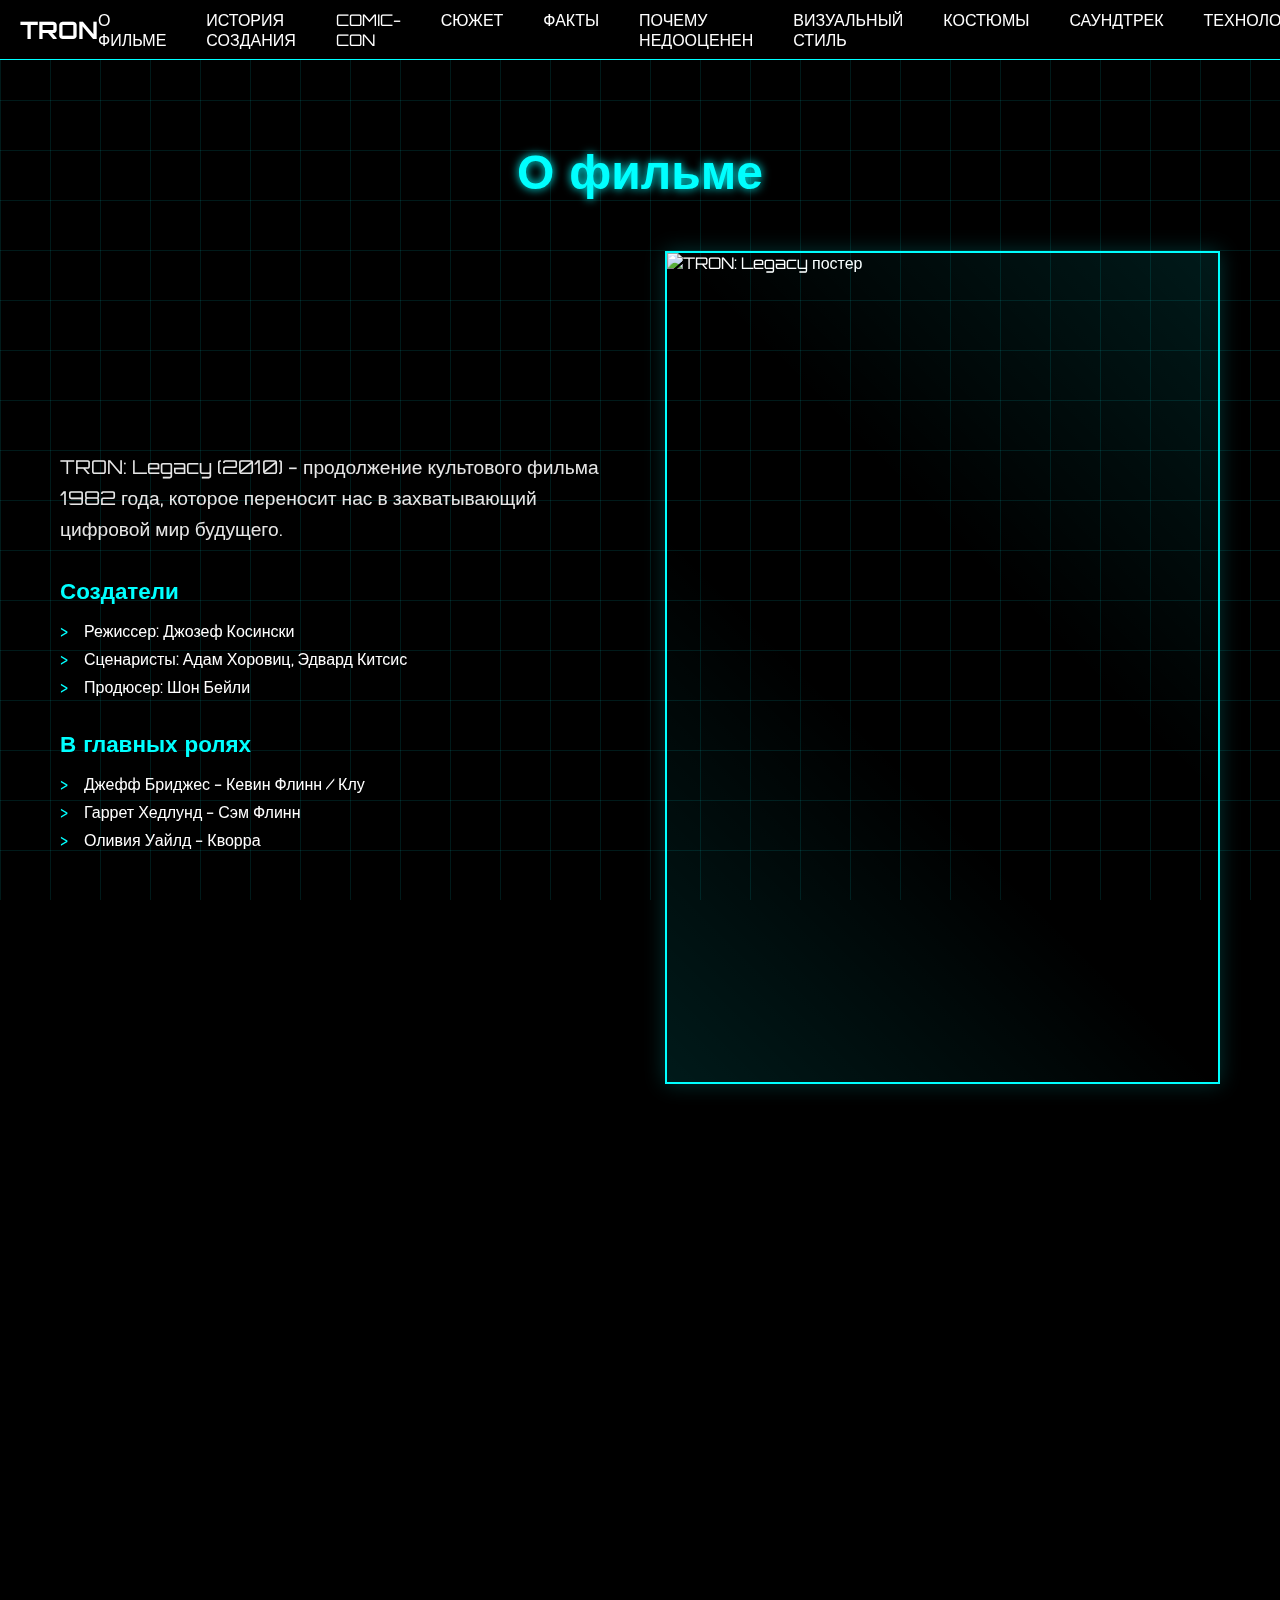
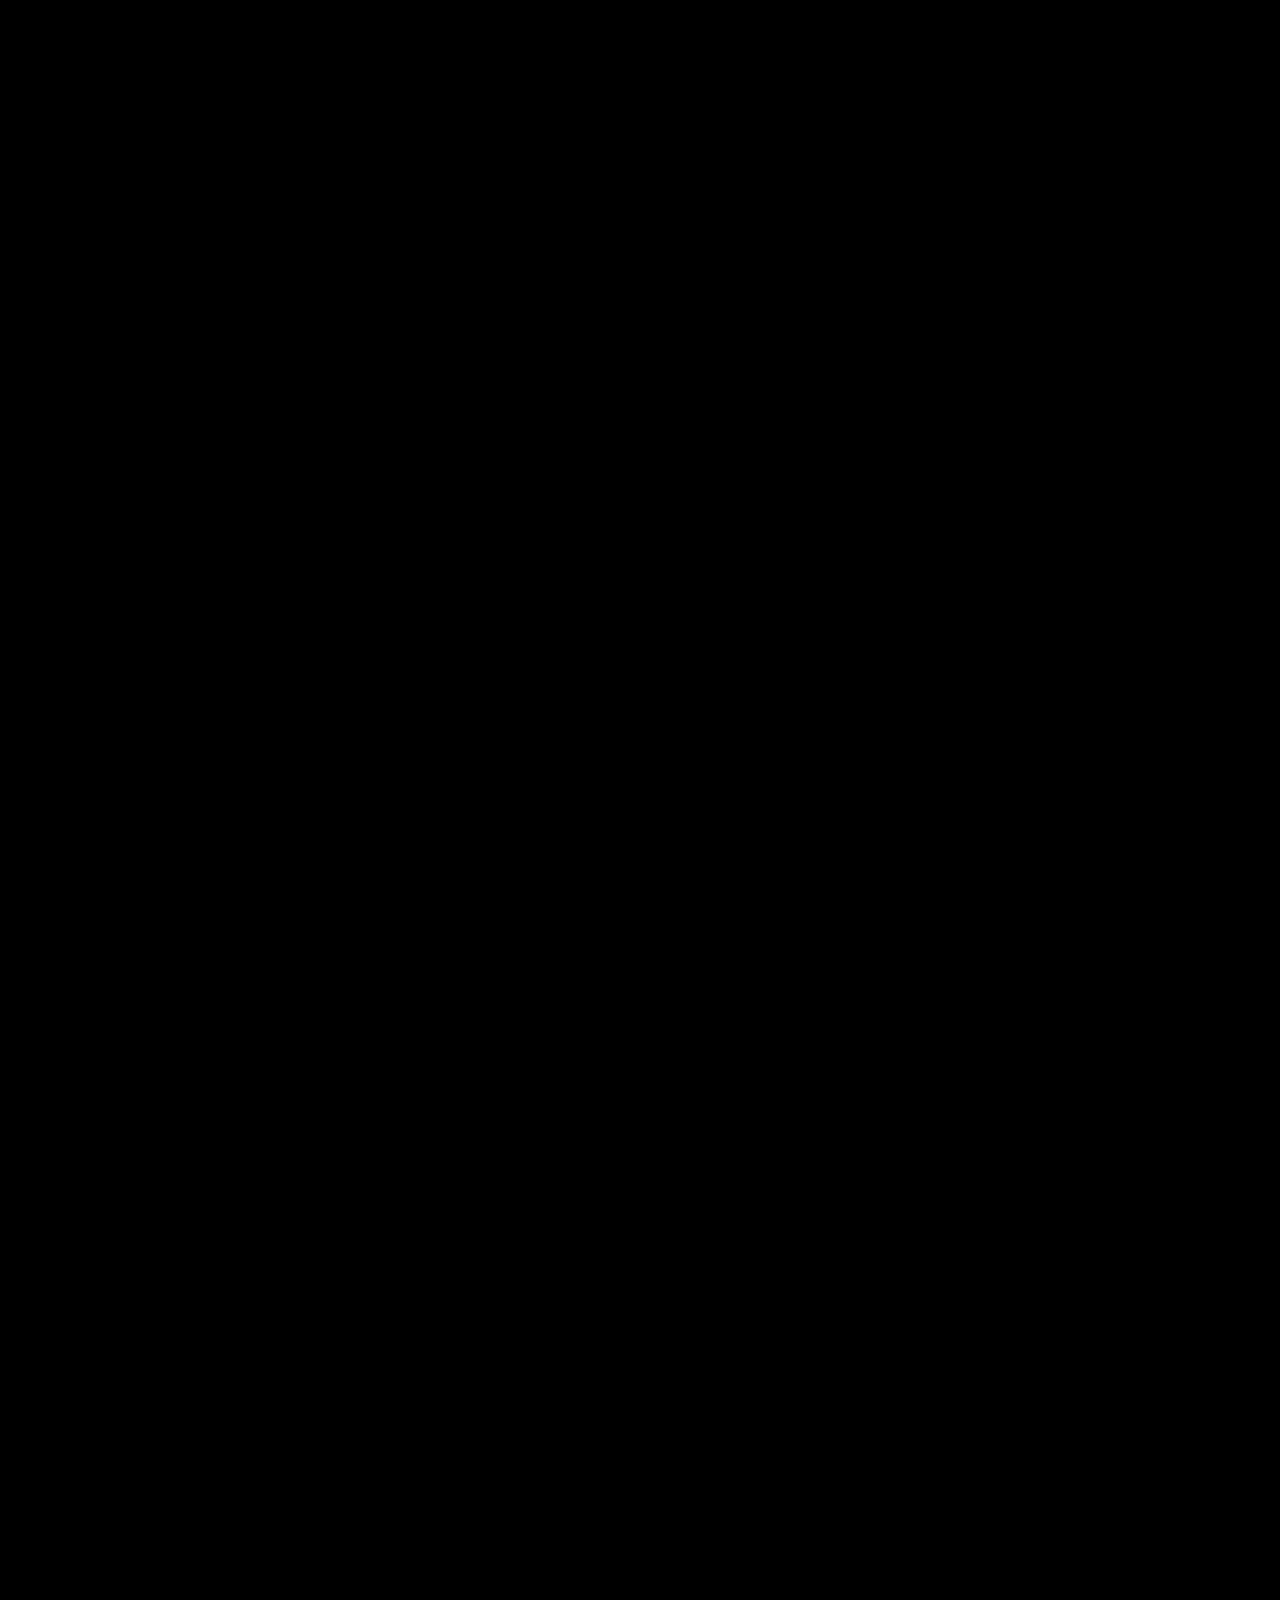
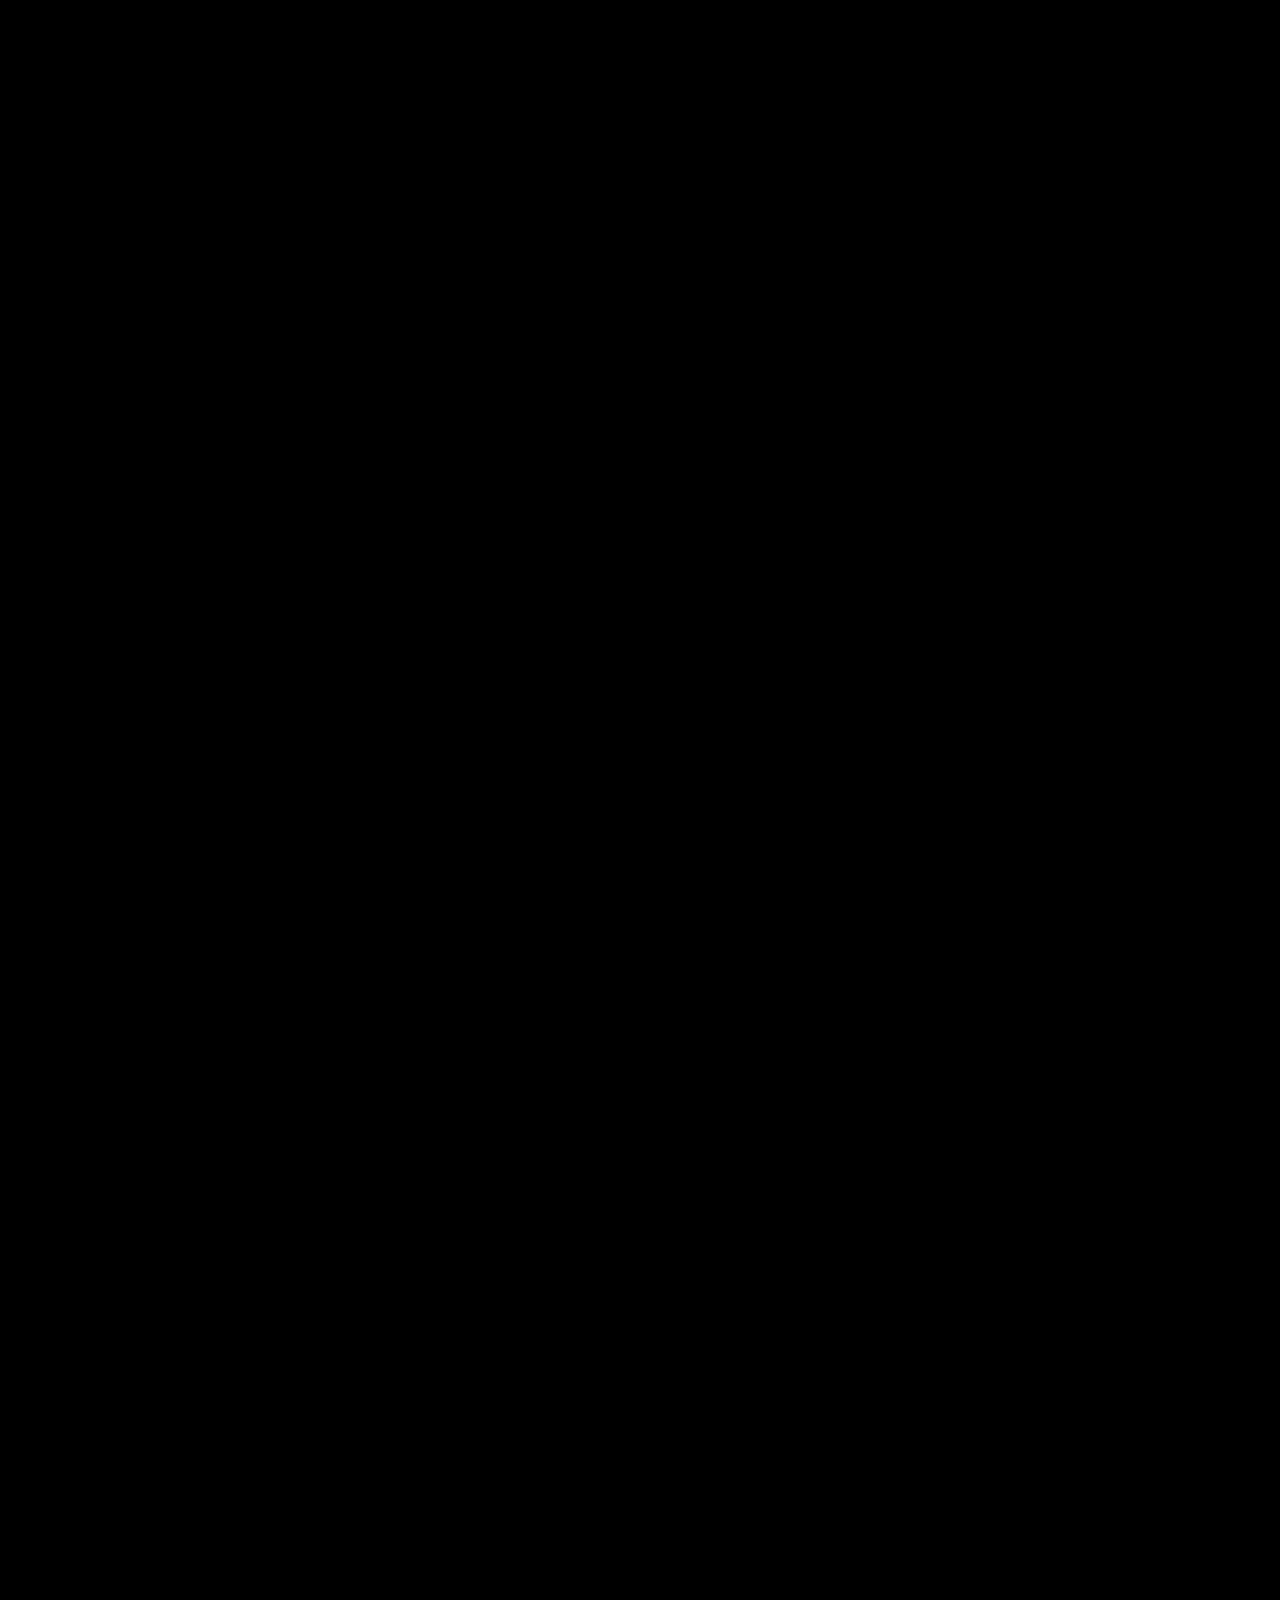
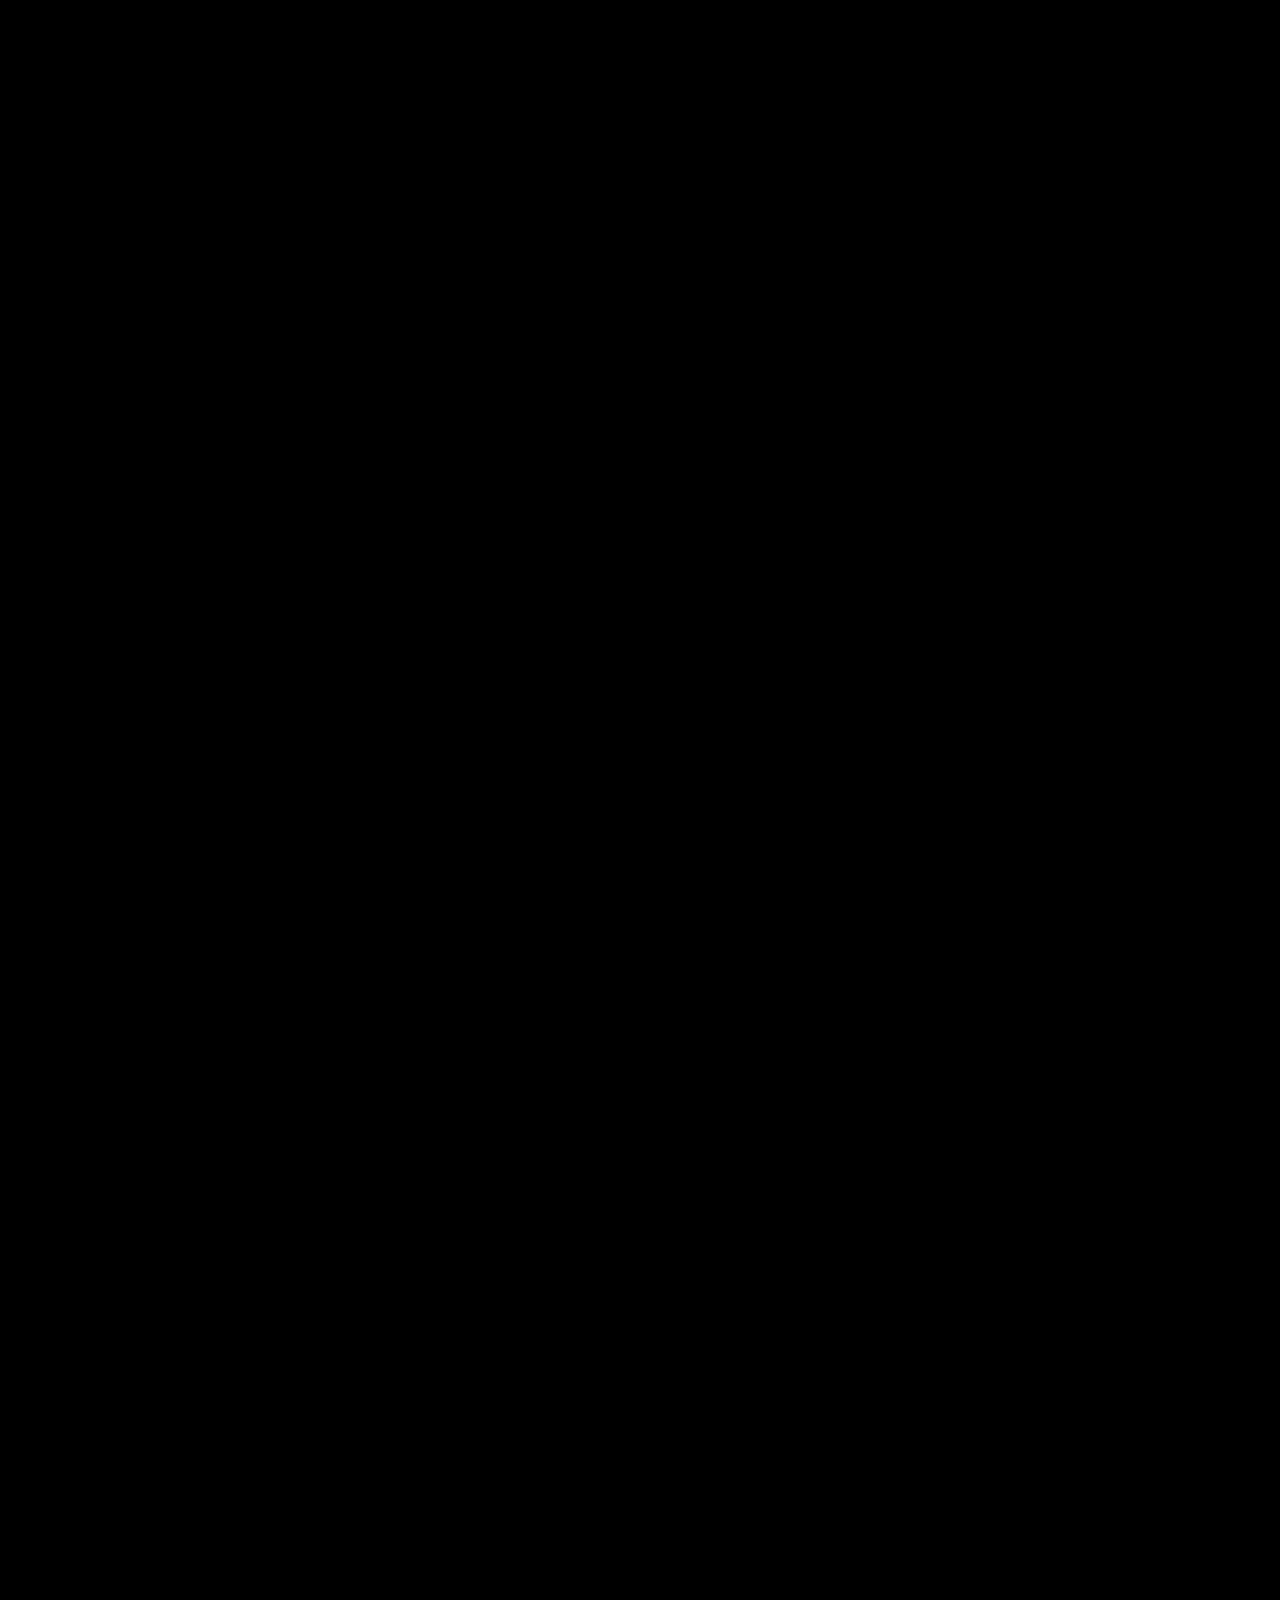
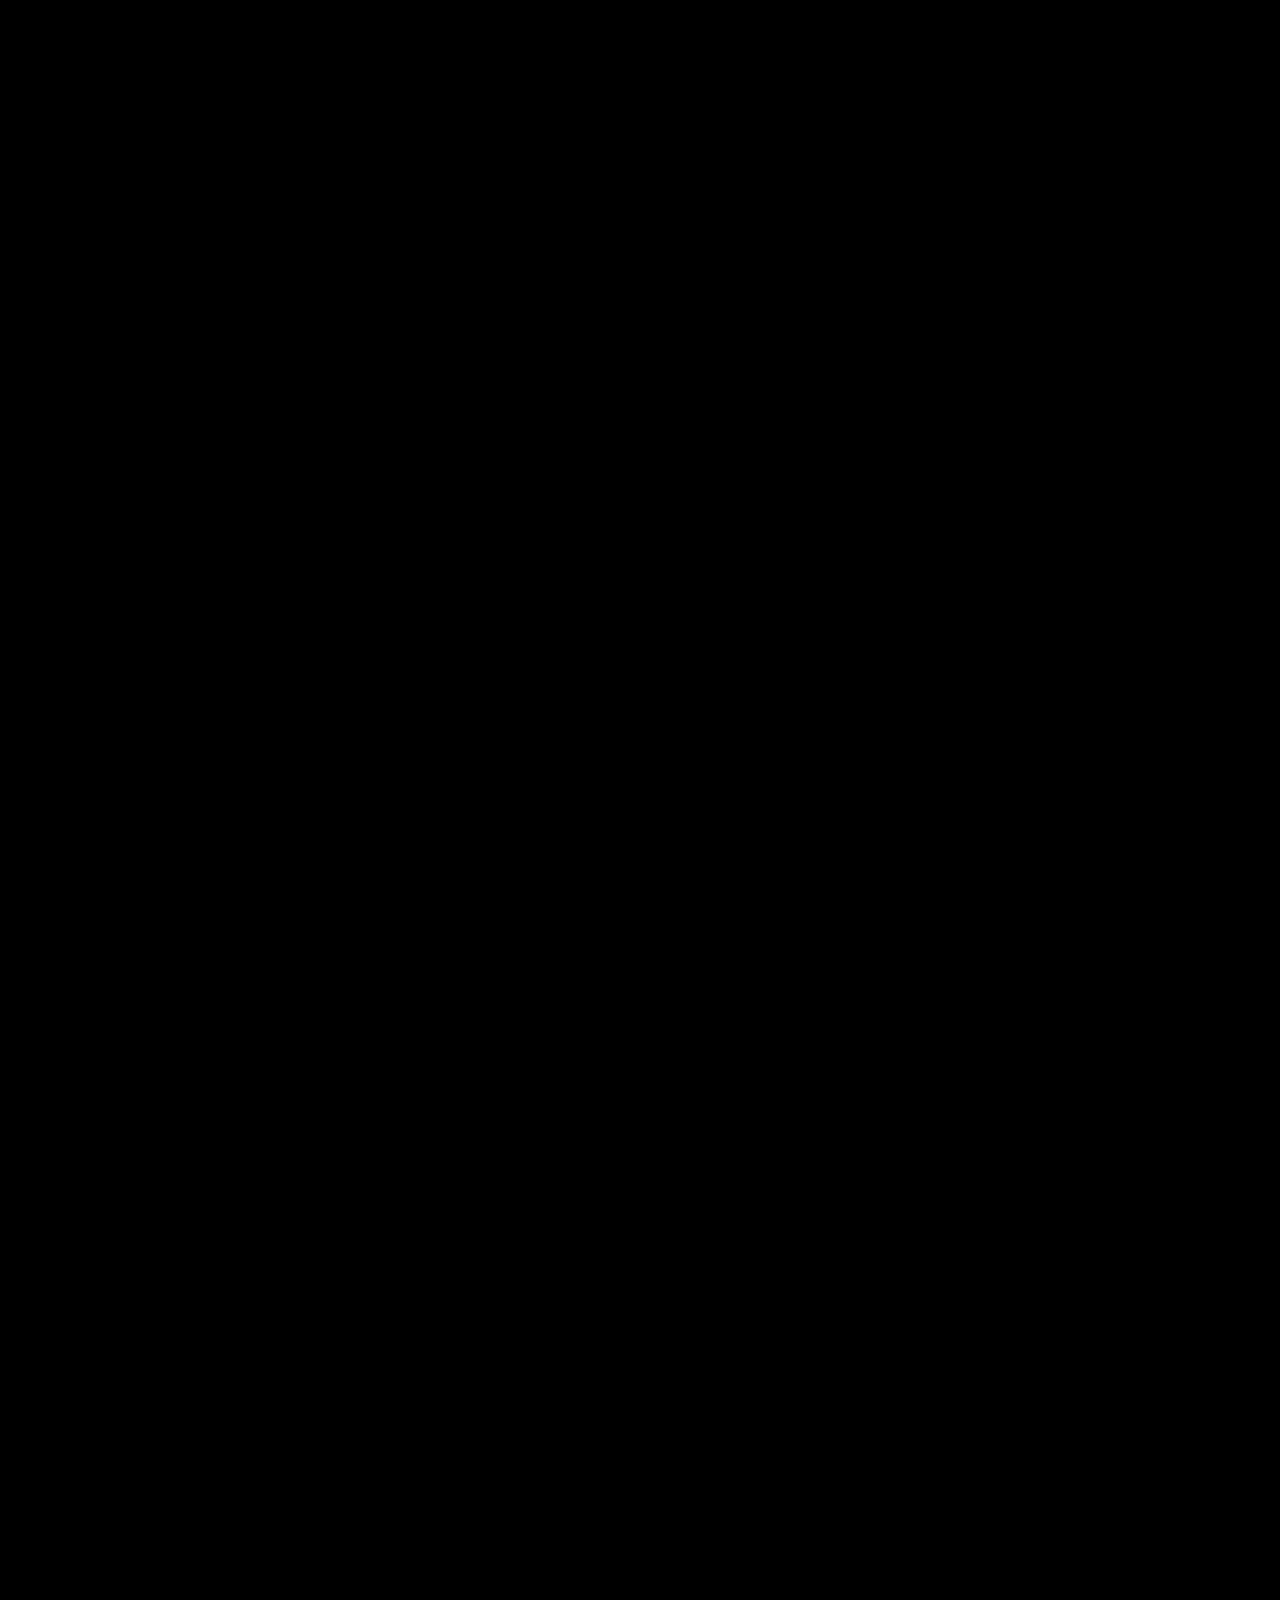
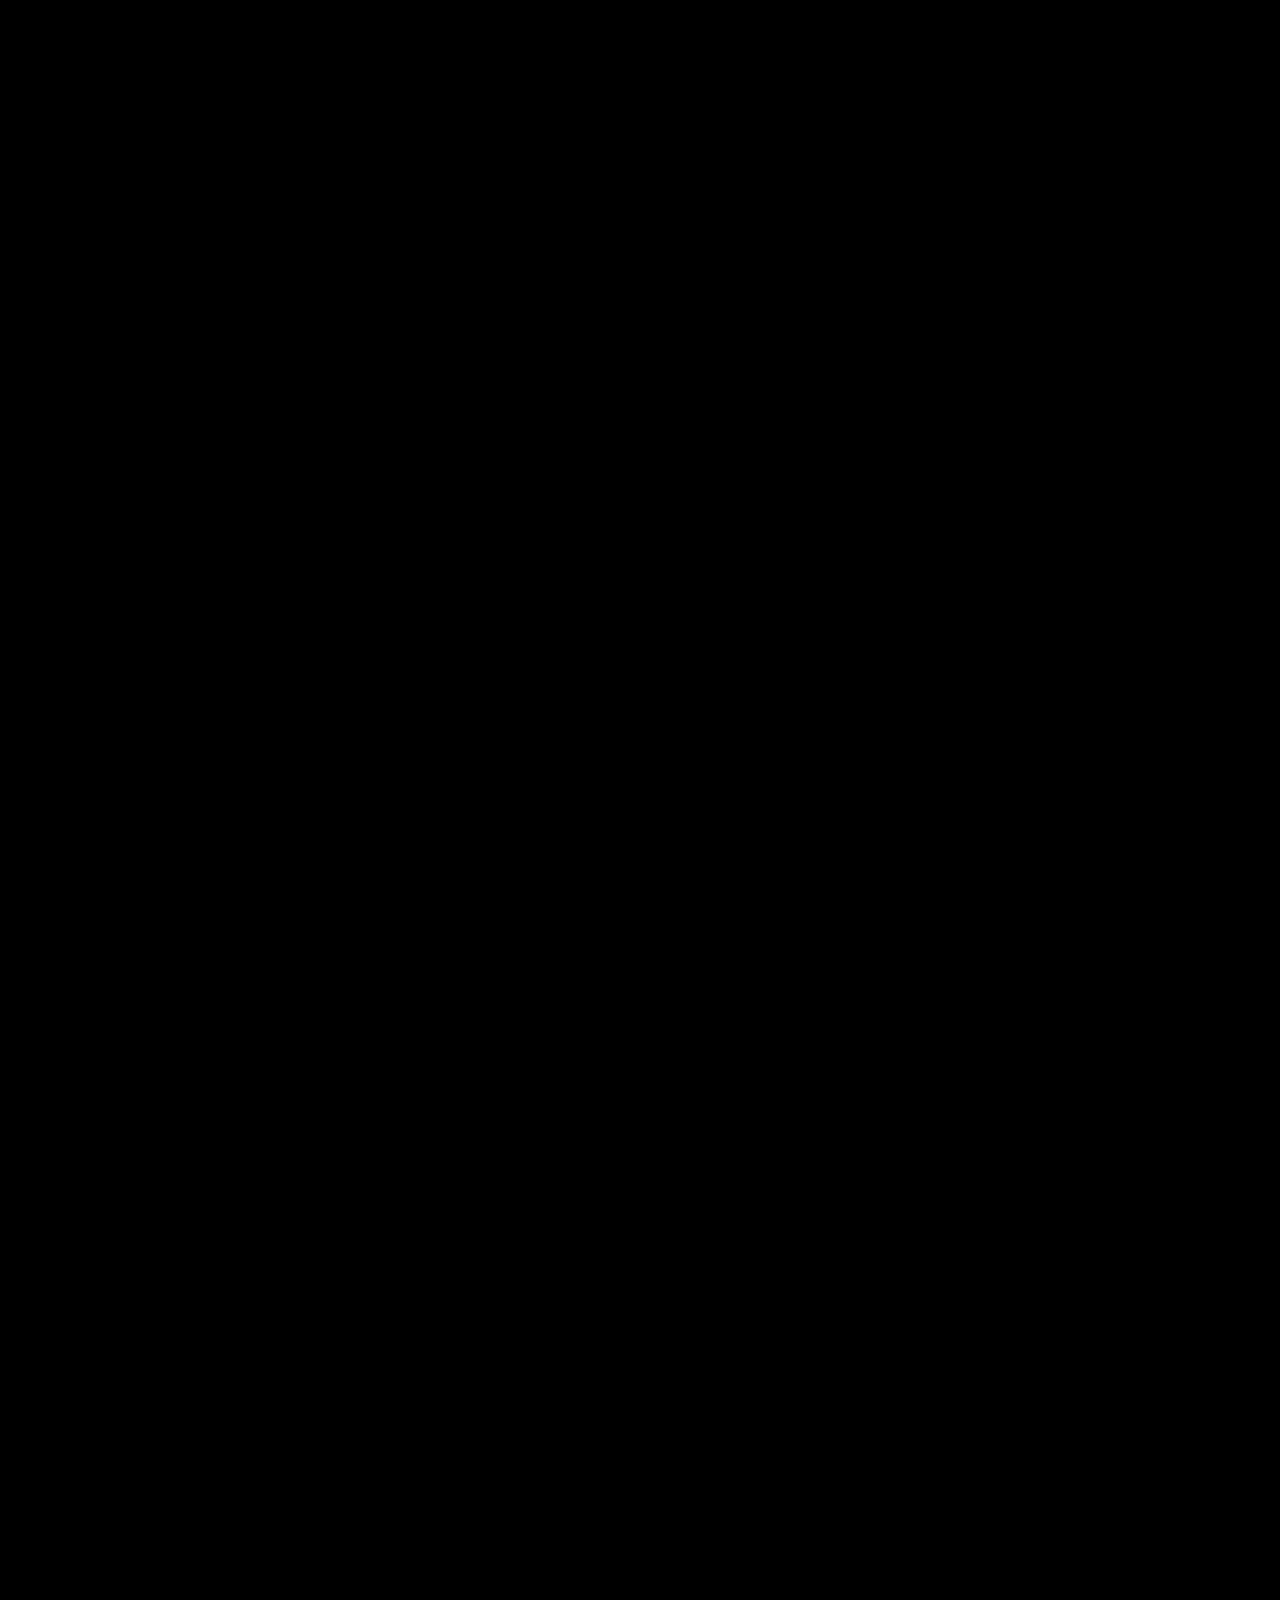
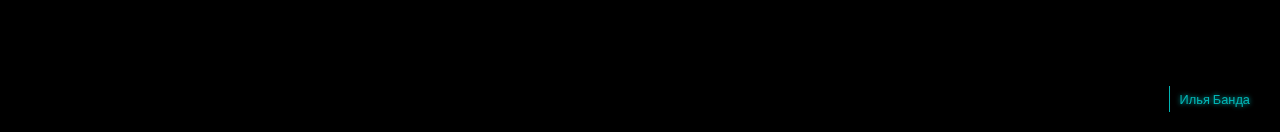
==== content.html @ 36a01f7d "Add files via upload" ====
<!DOCTYPE html>
<html lang="ru">
<head>
    <meta charset="UTF-8">
    <meta name="viewport" content="width=device-width, initial-scale=1.0">
    <title>TRON: Legacy - Недооцененный шедевр</title>
    <link rel="icon" type="image/png" href="images/favicon.png">
    <link rel="stylesheet" href="styles.css">
    <link href="https://fonts.googleapis.com/css2?family=Orbitron:wght@400;700&display=swap" rel="stylesheet">
</head>
<body class="content-page">
    <div class="grid-background"></div>
    
    <header>
        <nav class="main-nav">
            <div class="logo">
                <a href="./index.html" class="logo-link">TRON</a>
                <!-- Кнопка меню будет добавлена через JavaScript -->
            </div>
            <ul>
                <li><a href="#about">О фильме</a></li>
                <li><a href="#history">История создания</a></li>
                <li><a href="#comiccon">Comic-Con</a></li>
                <li><a href="#plot">Сюжет</a></li>
                <li><a href="#facts">Факты</a></li>
                <li><a href="#why">Почему недооценен</a></li>
                <li><a href="#visual">Визуальный стиль</a></li>
                <li><a href="#costumes">Костюмы</a></li>
                <li><a href="#soundtrack">Саундтрек</a></li>
                <li><a href="#tech">Технологии</a></li>
                <li><a href="#transport">Транспорт</a></li>
            </ul>
        </nav>
    </header>

    <main>
        <section id="about" class="content-section">
            <h2>О фильме</h2>
            <div class="content-grid">
                <div class="text-content">
                    <p class="lead-text">TRON: Legacy (2010) - продолжение культового фильма 1982 года, которое переносит нас в захватывающий цифровой мир будущего.</p>
                    <div class="info-block">
                        <h3>Создатели</h3>
                        <ul class="neon-list">
                            <li>Режиссер: Джозеф Косински</li>
                            <li>Сценаристы: Адам Хоровиц, Эдвард Китсис</li>
                            <li>Продюсер: Шон Бейли</li>
                        </ul>
                    </div>
                    <div class="info-block">
                        <h3>В главных ролях</h3>
                        <ul class="neon-list">
                            <li>Джефф Бриджес - Кевин Флинн / Клу</li>
                            <li>Гаррет Хедлунд - Сэм Флинн</li>
                            <li>Оливия Уайлд - Кворра</li>
                        </ul>
                    </div>
                </div>
                <div class="image-container">
                    <img src="images/tron-poster.jpg" alt="TRON: Legacy постер">
                </div>
            </div>
        </section>

        <section id="history" class="content-section">
            <h2>История создания</h2>
            <div class="content-grid">
                <div class="text-content">
                    <p class="lead-text">После выхода оригинального фильма «Трон» в 1982 году, идея продолжения долгое время оставалась нереализованной.</p>
                    <div class="info-block">
                        <p>Лишь в начале 2000-х годов студия Disney начала активно рассматривать возможность создания сиквела. Режиссёром был выбран Джозеф Косински, известный своим вниманием к деталям и инновационным подходом к визуальным эффектам.</p>
                        <p>Съёмки начались в апреле 2009 года в Канаде и продолжались 67 дней, после чего последовал пост-продакшн, занявший 68 недель.</p>
                    </div>
                </div>
                <div class="image-container">
                    <img src="images/tron-making.jpg" alt="Создание TRON: Legacy">
                </div>
            </div>
        </section>

        <section id="comiccon" class="content-section dark">
            <h2>Comic-Con 2008</h2>
            <div class="content-grid">
                <div class="image-container">
                    <img src="images/tron-comiccon.jpg" alt="Презентация на Comic-Con">
                </div>
                <div class="text-content">
                    <div class="info-block">
                        <p>В 2008 году Джозеф Косински создал 2,5-минутный тизер, демонстрирующий визуальный стиль будущего фильма. Джефф Бриджес, исполнивший роль Кевина Флинна в оригинальном фильме, согласился принять участие в съёмках тизера.</p>
                        <p>Без предварительных анонсов ролик был показан на Comic-Con в Сан-Диего, где вызвал бурные овации и положительные отзывы в социальных сетях. Этот успех убедил студию Disney дать зелёный свет проекту.</p>
                    </div>
                </div>
            </div>
        </section>

        <section id="plot" class="content-section">
            <h2>Сюжет</h2>
            <div class="content-grid">
                <div class="text-content">
                    <p class="lead-text">«Трон: Наследие» рассказывает историю Сэма Флинна, сына исчезнувшего гения компьютерных технологий Кевина Флинна.</p>
                    <div class="info-block">
                        <p>Сэм, расследуя таинственное исчезновение отца, оказывается втянутым в цифровой мир «Сети», где его ждут опасные приключения, новые союзники и противники. Вместе с воином Кворрой он стремится найти Кевина и вернуться в реальный мир, сталкиваясь с угрозой, способной выйти за пределы цифрового пространства.</p>
                    </div>
                </div>
                <div class="image-container">
                    <img src="images/tron-plot.jpg" alt="Сцена из фильма">
                </div>
            </div>
        </section>

        <section id="facts" class="content-section dark">
            <h2>Интересные факты</h2>
            <div class="cards-container">
                <div class="neon-card">
                    <h3>Омоложение Джеффа Бриджеса</h3>
                    <p>Для создания молодого образа Кевина Флинна и его цифрового двойника Клу использовалась технология захвата движения. Бриджес носил специальный шлем с камерами, фиксирующими мимику.</p>
                </div>
                <div class="neon-card">
                    <h3>Реальные декорации</h3>
                    <p>Косински стремился к максимальной реалистичности, поэтому многие локации были построены из настоящих материалов — стекла, бетона и стали.</p>
                </div>
                <div class="neon-card">
                    <h3>Инновационные технологии</h3>
                    <p>Фильм был снят с использованием новейших на тот момент 3D-камер и сочетания технологий захвата движения и стереоскопической съёмки.</p>
                </div>
            </div>
        </section>

        <section id="why" class="content-section dark">
            <h2>Почему недооценен</h2>
            <div class="cards-container">
                <div class="neon-card">
                    <h3>Визуальное совершенство</h3>
                    <p>Фильм установил новые стандарты в области визуальных эффектов. Его минималистичная эстетика и неоновая цветовая палитра создали уникальный стиль, который вдохновляет дизайнеров и художников до сих пор.</p>
                </div>
                <div class="neon-card">
                    <h3>Инновационный саундтрек</h3>
                    <p>Электронный саундтрек от Daft Punk стал классикой жанра. Сочетание оркестровой музыки с электронными битами создало неповторимую атмосферу цифрового мира.</p>
                </div>
                <div class="neon-card">
                    <h3>Глубокий сюжет</h3>
                    <p>За внешним блеском скрывается глубокая история об отношениях отца и сына, свободе воли и последствиях технологического прогресса.</p>
                </div>
            </div>
        </section>

        <section id="visual" class="content-section">
            <h2>Создание визуального стиля</h2>
            <div class="content-grid">
                <div class="text-content">
                    <p class="lead-text">Режиссёр Джозеф Косински стремился сделать мир "Сети" максимально реалистичным.</p>
                    <div class="info-block">
                        <p>Для этого были построены физические декорации с использованием стекла, бетона и стали, чтобы придать окружению осязаемость. Косински привлёк к работе специалистов из различных областей, включая архитектуру и автомобильный дизайн, для создания уникального облика цифрового мира.</p>
                        <p>Дизайн "Сети" был задуман как эволюция киберпространства из оригинального фильма, представляя собой виртуальный мир, развивавшийся автономно с 1980-х годов.</p>
                    </div>
                </div>
                <div class="image-container">
                    <img src="images/tron-grid.jpg" alt="Мир Сети TRON">
                </div>
            </div>
        </section>

        <section id="costumes" class="content-section dark">
            <h2>Костюмы с подсветкой</h2>
            <div class="content-grid">
                <div class="image-container">
                    <img src="images/tron-suits.jpg" alt="Световые костюмы">
                </div>
                <div class="text-content">
                    <div class="info-block">
                        <p>Костюмы персонажей были оснащены реальными светящимися элементами, что стало инновацией в киноиндустрии. Дизайнеры Кристин Биселин Кларк и Майкл Уилкинсон использовали электролюминесцентные лампы из гибкой полимерной плёнки, создавая эффект неонового свечения.</p>
                        <p>Световые элементы проходили через костюм с помощью технологии Light Tape, состоящей из ламинации Honeywell и фосфоров Sylvania. Большинство костюмов были изготовлены из латексной пены, а некоторые — из спандекса, покрытого резиной, что придавало им обтекаемую форму.</p>
                    </div>
                </div>
            </div>
        </section>

        <section id="soundtrack" class="content-section">
            <h2>Саундтрек от Daft Punk</h2>
            <div class="content-grid">
                <div class="text-content">
                    <p class="lead-text">Французский электронный дуэт Daft Punk не только создал саундтрек к фильму, но и появился в нём в камео в роли диджеев в клубе "End of Line".</p>
                    <div class="info-block">
                        <p>Их музыка сочетает оркестровые элементы с электронными, создавая уникальную атмосферу цифрового мира.</p>
                        <div class="soundtrack-player">
                            <div class="track-list">
                                <div class="track" data-src="./audio/overture.mp3">
                                    <span class="track-number">01</span>
                                    <span class="track-name">Overture</span>
                                    <span class="track-duration">2:28</span>
                                </div>
                                <div class="track" data-src="./audio/the_grid.mp3">
                                    <span class="track-number">02</span>
                                    <span class="track-name">The Grid</span>
                                    <span class="track-duration">1:37</span>
                                </div>
                                <div class="track" data-src="./audio/the_son_of_flynn.mp3">
                                    <span class="track-number">03</span>
                                    <span class="track-name">The Son of Flynn</span>
                                    <span class="track-duration">1:35</span>
                                </div>
                                <div class="track" data-src="./audio/recognizer.mp3">
                                    <span class="track-number">04</span>
                                    <span class="track-name">Recognizer</span>
                                    <span class="track-duration">2:38</span>
                                </div>
                                <div class="track" data-src="./audio/armory.mp3">
                                    <span class="track-number">05</span>
                                    <span class="track-name">Armory</span>
                                    <span class="track-duration">2:03</span>
                                </div>
                                <div class="track" data-src="./audio/arena.mp3">
                                    <span class="track-number">06</span>
                                    <span class="track-name">Arena</span>
                                    <span class="track-duration">1:33</span>
                                </div>
                                <div class="track" data-src="./audio/rinzler.mp3">
                                    <span class="track-number">07</span>
                                    <span class="track-name">Rinzler</span>
                                    <span class="track-duration">2:18</span>
                                </div>
                                <div class="track" data-src="./audio/the_game_has_changed.mp3">
                                    <span class="track-number">08</span>
                                    <span class="track-name">The Game Has Changed</span>
                                    <span class="track-duration">3:25</span>
                                </div>
                                <div class="track" data-src="./audio/outlands.mp3">
                                    <span class="track-number">09</span>
                                    <span class="track-name">Outlands</span>
                                    <span class="track-duration">2:42</span>
                                </div>
                                <div class="track" data-src="./audio/adagio_for_tron.mp3">
                                    <span class="track-number">10</span>
                                    <span class="track-name">Adagio For TRON</span>
                                    <span class="track-duration">4:11</span>
                                </div>
                                <div class="track" data-src="./audio/nocturne.mp3">
                                    <span class="track-number">11</span>
                                    <span class="track-name">Nocturne</span>
                                    <span class="track-duration">1:42</span>
                                </div>
                                <div class="track" data-src="./audio/end_of_line.mp3">
                                    <span class="track-number">12</span>
                                    <span class="track-name">End of Line</span>
                                    <span class="track-duration">2:36</span>
                                </div>
                                <div class="track" data-src="./audio/derezzed.mp3">
                                    <span class="track-number">13</span>
                                    <span class="track-name">Derezzed</span>
                                    <span class="track-duration">1:44</span>
                                </div>
                                <div class="track" data-src="./audio/fall.mp3">
                                    <span class="track-number">14</span>
                                    <span class="track-name">Fall</span>
                                    <span class="track-duration">1:23</span>
                                </div>
                                <div class="track" data-src="./audio/solar_sailer.mp3">
                                    <span class="track-number">15</span>
                                    <span class="track-name">Solar Sailer</span>
                                    <span class="track-duration">2:42</span>
                                </div>
                                <div class="track" data-src="./audio/rectifier.mp3">
                                    <span class="track-number">16</span>
                                    <span class="track-name">Rectifier</span>
                                    <span class="track-duration">2:14</span>
                                </div>
                                <div class="track" data-src="./audio/disc_wars.mp3">
                                    <span class="track-number">17</span>
                                    <span class="track-name">Disc Wars</span>
                                    <span class="track-duration">4:11</span>
                                </div>
                                <div class="track" data-src="./audio/clu.mp3">
                                    <span class="track-number">18</span>
                                    <span class="track-name">C.L.U.</span>
                                    <span class="track-duration">4:39</span>
                                </div>
                                <div class="track" data-src="./audio/arrival.mp3">
                                    <span class="track-number">19</span>
                                    <span class="track-name">Arrival</span>
                                    <span class="track-duration">2:00</span>
                                </div>
                                <div class="track" data-src="./audio/flynn_lives.mp3">
                                    <span class="track-number">20</span>
                                    <span class="track-name">Flynn Lives</span>
                                    <span class="track-duration">3:22</span>
                                </div>
                                <div class="track" data-src="./audio/tron_legacy_end_titles.mp3">
                                    <span class="track-number">21</span>
                                    <span class="track-name">TRON Legacy (End Titles)</span>
                                    <span class="track-duration">3:18</span>
                                </div>
                                <div class="track" data-src="./audio/finale.mp3">
                                    <span class="track-number">22</span>
                                    <span class="track-name">Finale</span>
                                    <span class="track-duration">4:23</span>
                                </div>
                            </div>
                            <div class="player-controls">
                                <button class="play-button">▶</button>
                                <div class="track-info">Выберите трек</div>
                            </div>
                        </div>
                    </div>
                </div>
                <div class="image-container">
                    <img src="images/tron-daftpunk.jpg" alt="Daft Punk в TRON: Legacy">
                </div>
            </div>
        </section>

        <section id="tech" class="content-section dark">
            <h2>Технологические достижения</h2>
            <div class="content-grid">
                <div class="image-container">
                    <img src="images/tron-tech.jpg" alt="Технологии TRON">
                </div>
                <div class="text-content">
                    <div class="info-block">
                        <p>Хотя оригинальный "TRON" (1982) был новаторским в использовании компьютерной графики, "TRON: Legacy" поднял планку ещё выше. Фильм использовал сочетание реальных декораций и передовых CGI-технологий для создания погружающего мира "Сети".</p>
                        <p>Интересно, что некоторые сцены были сняты в реальных лабораториях, таких как Ливерморская национальная лаборатория, добавляя фильму научной достоверности.</p>
                    </div>
                </div>
            </div>
        </section>

        <section id="transport" class="content-section">
            <h2>Дизайн транспорта</h2>
            <div class="content-grid">
                <div class="text-content">
                    <div class="info-block">
                        <p>Знаменитые световые мотоциклы и другие транспортные средства были разработаны промышленным дизайнером Сидом Мидом, известным своей работой над фильмами "Бегущий по лезвию" и "Чужой".</p>
                        <p>Его футуристические концепции придали фильму уникальный визуальный стиль.</p>
                    </div>
                </div>
                <div class="image-container">
                    <img src="images/tron-vehicles.jpg" alt="Транспорт в TRON">
                </div>
            </div>
        </section>
    </main>

    <footer class="site-footer">
        <div class="author-signature">
            <span class="signature-text">Илья Банда</span>
        </div>
    </footer>

    <script src="content.js"></script>
</body>
</html>
---- styles.css ----
:root {
    --neon-blue: #00ffff;
    --dark-bg: #000000;
}

html, body {
    margin: 0;
    padding: 0;
    width: 100%;
    height: 100%;
}

* {
    margin: 0;
    padding: 0;
    box-sizing: border-box;
}

/* Добавляем класс для страницы с контентом */
.content-page {
    overflow-x: hidden;
}

body {
    background-color: var(--dark-bg);
    color: #ffffff;
    font-family: 'Orbitron', sans-serif;
    overflow-x: hidden;
}

.grid-background {
    position: fixed;
    top: 0;
    left: 0;
    right: 0;
    bottom: 0;
    width: 100%;
    height: 100%;
    background-image: 
        linear-gradient(rgba(0, 255, 255, 0.1) 1px, transparent 1px),
        linear-gradient(90deg, rgba(0, 255, 255, 0.1) 1px, transparent 1px);
    background-size: 50px 50px;
    z-index: -1;
    pointer-events: none;
}

.hero {
    height: 100vh;
    width: 100%;
    position: absolute;
    top: 50%;
    left: 50%;
    transform: translate(-50%, -50%);
    display: flex;
    flex-direction: column;
    justify-content: center;
    align-items: center;
    text-align: center;
}

.hero h1 {
    font-size: 5rem;
    letter-spacing: 10px;
    color: var(--neon-blue);
    text-shadow: 0 0 20px var(--neon-blue);
    margin: 0;
    animation: glow 2s ease-in-out infinite alternate;
}

@keyframes glow {
    from {
        text-shadow: 0 0 10px var(--neon-blue),
                     0 0 20px var(--neon-blue);
    }
    to {
        text-shadow: 0 0 20px var(--neon-blue),
                     0 0 30px var(--neon-blue),
                     0 0 40px var(--neon-blue),
                     0 0 50px var(--neon-blue);
    }
}

.hero .subtitle {
    font-size: 1.5rem;
    margin-top: 20px;
    color: rgba(255, 255, 255, 0.8);
}

.hero .neon-button {
    margin-top: 40px;
}

.neon-button {
    margin-top: 40px;
    padding: 15px 40px;
    background: transparent;
    border: 2px solid var(--neon-blue);
    color: var(--neon-blue);
    font-family: 'Orbitron', sans-serif;
    font-size: 1.2rem;
    text-transform: uppercase;
    cursor: pointer;
    transition: all 0.3s ease;
}

.neon-button:hover {
    background: var(--neon-blue);
    color: var(--dark-bg);
    box-shadow: 0 0 20px var(--neon-blue);
}

.grid-transition {
    position: fixed;
    top: 0;
    left: 0;
    /* Используем 100vw вместо 100% */
    width: 100vw;
    height: 100vh;
    background: black;
    z-index: 1000;
    display: none;
    opacity: 0;
    animation: fadeIn 0.5s forwards;
    /* Предотвращаем появление прокрутки */
    overflow: hidden;
}

@keyframes fadeIn {
    from {
        opacity: 0;
    }
    to {
        opacity: 1;
    }
}

.loading-text {
    color: var(--neon-blue);
    text-align: center;
    position: relative;
}

.loading-text span {
    display: none;
    font-size: 1.5rem;
    text-transform: uppercase;
    letter-spacing: 2px;
    animation: textGlow 2s ease-in-out infinite alternate;
}

@keyframes textGlow {
    from {
        text-shadow: 0 0 10px var(--neon-blue);
    }
    to {
        text-shadow: 0 0 20px var(--neon-blue), 
                     0 0 30px var(--neon-blue), 
                     0 0 40px var(--neon-blue);
    }
}

/* Добавляем сканлайн эффект */
.grid-transition::before {
    content: '';
    position: absolute;
    top: 0;
    left: 0;
    width: 100%;
    height: 2px;
    background: var(--neon-blue);
    box-shadow: 0 0 20px var(--neon-blue);
    animation: scan 2s linear infinite;
}

@keyframes scan {
    from {
        transform: translateY(0);
    }
    to {
        transform: translateY(100vh);
    }
}

/* Навигация */
.main-nav {
    position: fixed;
    top: 0;
    left: 0;
    width: 100%;
    height: 60px;
    padding: 0 20px;
    background: rgba(0, 0, 0, 0.8);
    backdrop-filter: blur(10px);
    border-bottom: 1px solid var(--neon-blue);
    display: flex;
    align-items: center;
    justify-content: space-between;
    z-index: 100;
}

.main-nav ul {
    display: flex;
    justify-content: center;
    list-style: none;
    gap: 40px;
}

.main-nav a {
    color: #fff;
    text-decoration: none;
    font-family: 'Orbitron', sans-serif;
    text-transform: uppercase;
    position: relative;
    padding: 5px 0;
    transition: color 0.3s ease;
}

.main-nav a::after {
    content: '';
    position: absolute;
    bottom: -2px;
    left: 0;
    width: 0;
    height: 2px;
    background: var(--neon-blue);
    transition: width 0.3s ease;
    box-shadow: 0 0 10px var(--neon-blue);
}

.main-nav a:hover::after,
.main-nav a.active::after {
    width: 100%;
}

.main-nav a.active {
    color: var(--neon-blue);
    text-shadow: 0 0 10px var(--neon-blue);
}

/* Музыкальный плеер */
.music-player {
    position: fixed;
    bottom: 20px;
    right: 20px;
    background: rgba(0, 0, 0, 0.8);
    padding: 10px 20px;
    border: 1px solid var(--neon-blue);
    border-radius: 30px;
    display: flex;
    align-items: center;
    gap: 10px;
}

.play-button {
    width: 40px;
    height: 40px;
    border: 2px solid var(--neon-blue);
    border-radius: 50%;
    background: transparent;
    color: var(--neon-blue);
    font-size: 16px;
    font-family: monospace;
    cursor: pointer;
    display: flex;
    align-items: center;
    justify-content: center;
    transition: all 0.3s ease;
    line-height: 1;
    padding: 0;
    position: relative;
}

/* Центрируем символ паузы */
.play-button:not([data-state="playing"]) {
    padding-left: 3px;
}

/* Стили для символа паузы */
.play-button[data-state="playing"] {
    letter-spacing: -1px;
    font-weight: bold;
}

.track-info {
    color: var(--neon-blue);
    font-family: 'Orbitron', sans-serif;
    font-size: 0.8rem;
}

/* Обновляем стили для main и секций контента */
main {
    padding-top: 60px; /* Уменьшаем отступ сверху */
}

.content-section {
    padding: 80px 20px; /* Уменьшаем вертикальные отступы */
    min-height: calc(100vh - 60px);
    display: flex;
    flex-direction: column;
    justify-content: center;
}

.content-section.dark {
    background: rgba(0, 0, 0, 0.7);
}

.content-section h2 {
    font-family: 'Orbitron', sans-serif;
    font-size: 3rem;
    text-align: center;
    margin-bottom: 50px;
    color: var(--neon-blue);
    text-shadow: 0 0 10px var(--neon-blue);
}

/* Сетка контента */
.content-grid {
    display: grid;
    grid-template-columns: 1fr 1fr; /* Равные колонки для текста и изображения */
    gap: 50px;
    max-width: 1200px;
    margin: 0 auto;
    padding: 0 20px;
    align-items: center;
}

/* Неоновые карточки */
.cards-container {
    display: grid;
    grid-template-columns: repeat(auto-fit, minmax(300px, 1fr));
    gap: 30px;
    max-width: 1200px;
    margin: 0 auto;
    padding: 0 20px;
}

.neon-card {
    background: rgba(0, 255, 255, 0.05);
    border: 1px solid var(--neon-blue);
    padding: 30px;
    border-radius: 5px;
    transition: all 0.3s ease;
}

.neon-card:hover {
    transform: translateY(-5px);
    box-shadow: 0 0 20px var(--neon-blue);
}

.neon-card h3 {
    color: var(--neon-blue);
    font-family: 'Orbitron', sans-serif;
    margin-bottom: 20px;
}

/* Галерея */
.gallery {
    display: grid;
    grid-template-columns: repeat(auto-fit, minmax(300px, 1fr));
    gap: 20px;
    padding: 0 20px;
}

.gallery-item {
    position: relative;
    overflow: hidden;
    border: 2px solid var(--neon-blue);
    aspect-ratio: 16/9;
}

.gallery-item img {
    width: 100%;
    height: 100%;
    object-fit: cover;
    transition: transform 0.3s ease;
}

.gallery-item:hover img {
    transform: scale(1.1);
}

/* Плейлист */
.soundtrack-player {
    max-width: 800px;
    margin: 30px auto;
    background: rgba(0, 0, 0, 0.7);
    border: 2px solid var(--neon-blue);
    border-radius: 5px;
    padding: 30px;
    box-shadow: 0 0 20px rgba(0, 255, 255, 0.1);
}

.track-list {
    max-height: 300px;
    overflow-y: auto;
    margin-bottom: 20px;
    /* Стилизуем полосу прокрутки */
    scrollbar-width: thin;
    scrollbar-color: var(--neon-blue) rgba(0, 0, 0, 0.3);
}

/* Стили для WebKit браузеров (Chrome, Safari) */
.track-list::-webkit-scrollbar {
    width: 8px;
}

.track-list::-webkit-scrollbar-track {
    background: rgba(0, 0, 0, 0.3);
}

.track-list::-webkit-scrollbar-thumb {
    background-color: var(--neon-blue);
    border-radius: 4px;
}

.track {
    display: grid;
    grid-template-columns: 50px 1fr 80px;
    padding: 15px;
    margin: 5px 0;
    border: 1px solid transparent;
    border-radius: 3px;
    cursor: pointer;
    transition: all 0.3s ease;
}

.track:hover {
    background: rgba(0, 255, 255, 0.1);
    border-color: var(--neon-blue);
    transform: translateX(5px);
}

.track.active {
    background: rgba(0, 255, 255, 0.15);
    border-left: 2px solid var(--neon-blue);
    box-shadow: 0 0 15px rgba(0, 255, 255, 0.2);
}

.track span {
    color: #fff;
}

.track-number {
    color: var(--neon-blue);
    font-family: 'Orbitron', sans-serif;
    font-weight: bold;
}

.track-name {
    font-size: 1.1em;
}

.track-duration {
    color: rgba(255, 255, 255, 0.7);
    text-align: right;
}

.player-controls {
    display: flex;
    align-items: center;
    gap: 20px;
    margin-top: 20px;
    padding-top: 20px;
    border-top: 1px solid rgba(0, 255, 255, 0.2);
}

.play-button:hover {
    background: var(--neon-blue);
    color: black;
    box-shadow: 0 0 15px var(--neon-blue);
}

.track-info {
    font-family: 'Orbitron', sans-serif;
    color: var(--neon-blue);
    font-size: 1.1em;
    text-shadow: 0 0 10px var(--neon-blue);
}

/* Медиа-запрос для адаптивности плеера */
@media (max-width: 768px) {
    .soundtrack-player {
        margin: 20px;
        padding: 15px;
    }

    .track {
        display: grid;
        grid-template-columns: 40px minmax(0, 1fr) 60px; /* Используем minmax для предотвращения сжатия */
        gap: 10px; /* Добавляем отступ между колонками */
        padding: 10px;
    }

    .track-name {
        font-size: 0.9em;
        white-space: nowrap;
        overflow: hidden;
        text-overflow: ellipsis;
    }

    .play-button {
        min-width: 40px; /* Фиксированная минимальная ширина */
        min-height: 40px; /* Фиксированная минимальная высота */
        width: 40px; /* Фиксированная ширина */
        height: 40px; /* Фиксированная высота */
        flex-shrink: 0; /* Запрещаем сжатие */
    }
}

/* Адаптивность */
@media (max-width: 768px) {
    .content-grid {
        grid-template-columns: 1fr;
    }
    
    h1 {
        font-size: 3rem;
    }
    
    .content-section h2 {
        font-size: 2rem;
    }

    .content-section .image-container {
        max-width: 100%; /* Изображение на всю ширину на мобильных */
    }
}

/* Эффект перехода в сеть */
.scan-line {
    position: absolute;
    width: 100%;
    height: 2px;
    background: var(--neon-blue);
    box-shadow: 0 0 20px var(--neon-blue);
    top: 0;
    animation: scan 2s linear infinite;
}

.digitize-effect {
    position: absolute;
    width: 100%;
    height: 100%;
    background: linear-gradient(transparent, var(--neon-blue), transparent);
    opacity: 0;
    animation: digitize 3s ease-in-out;
}

@keyframes scan {
    0% {
        top: 0;
    }
    100% {
        top: 100%;
    }
}

@keyframes digitize {
    0% {
        filter: brightness(1);
    }
    50% {
        filter: brightness(1.5) contrast(2);
    }
    100% {
        filter: brightness(1);
    }
}

.pixelate-effect {
    position: fixed;
    top: 0;
    left: 0;
    width: 100vw;
    height: 100vh;
    background: repeating-linear-gradient(
        0deg,
        rgba(0, 255, 255, 0.1) 0px,
        rgba(0, 255, 255, 0.1) 1px,
        transparent 1px,
        transparent 2px
    );
    pointer-events: none;
    z-index: 999;
    animation: scanline 10s linear infinite;
}

@keyframes scanline {
    0% {
        transform: translateY(0);
    }
    100% {
        transform: translateY(100vh);
    }
}

/* Улучшаем эффект при наведении на кнопку */
.neon-button {
    position: relative;
    overflow: hidden;
}

.neon-button::before {
    content: '';
    position: absolute;
    top: 0;
    left: -100%;
    width: 100%;
    height: 100%;
    background: linear-gradient(
        90deg,
        transparent,
        rgba(0, 255, 255, 0.2),
        transparent
    );
    transition: 0.5s;
}

.neon-button:hover::before {
    left: 100%;
}

.neon-button::after {
    content: '';
    position: absolute;
    top: 50%;
    left: 50%;
    width: 5px;
    height: 5px;
    background: var(--neon-blue);
    opacity: 0;
    border-radius: 50%;
    transform: translate(-50%, -50%);
    transition: all 0.3s ease;
}

.neon-button:hover::after {
    width: 200%;
    height: 200%;
    opacity: 0.1;
}

/* Добавляем стили для текстового контента */
.lead-text {
    font-size: 1.2rem;
    line-height: 1.6;
    margin-bottom: 2rem;
    color: rgba(255, 255, 255, 0.9);
}

.info-block {
    margin-bottom: 2rem;
}

.info-block h3 {
    color: var(--neon-blue);
    margin-bottom: 1rem;
    font-size: 1.4rem;
}

.neon-list {
    list-style: none;
}

.neon-list li {
    margin-bottom: 0.5rem;
    padding-left: 1.5rem;
    position: relative;
}

.neon-list li::before {
    content: '>';
    position: absolute;
    left: 0;
    color: var(--neon-blue);
}

/* Стили для галереи */
.gallery-overlay {
    position: absolute;
    top: 0;
    left: 0;
    width: 100%;
    height: 100%;
    background: rgba(0, 0, 0, 0.8);
    display: flex;
    align-items: center;
    justify-content: center;
    padding: 20px;
    opacity: 0;
    transition: opacity 0.3s ease;
}

.gallery-overlay p {
    color: var(--neon-blue);
    text-align: center;
    font-size: 1.1rem;
}

/* Стили для контейнера изображения */
.image-container {
    position: relative;
    border: 2px solid var(--neon-blue);
    box-shadow: 0 0 20px rgba(0, 255, 255, 0.2);
    overflow: hidden;
    aspect-ratio: 2/3;
    transition: all 0.3s ease;
}

.image-container::before {
    content: '';
    position: absolute;
    top: 0;
    left: 0;
    right: 0;
    bottom: 0;
    background: linear-gradient(
        45deg,
        rgba(0, 255, 255, 0.1),
        transparent 40%,
        transparent 60%,
        rgba(0, 255, 255, 0.1)
    );
    z-index: 1;
}

.image-container:hover {
    transform: scale(1.02);
    box-shadow: 0 0 30px rgba(0, 255, 255, 0.4);
}

.image-container img {
    width: 100%;
    height: 100%;
    object-fit: cover;
    transition: transform 0.5s ease;
}

.image-container:hover img {
    transform: scale(1.1);
}

/* Стили для горизонтальных изображений */
.content-section .image-container {
    aspect-ratio: 16/9; /* Горизонтальное соотношение сторон */
    width: 100%;
    border: 2px solid var(--neon-blue);
    box-shadow: 0 0 20px rgba(0, 255, 255, 0.2);
    overflow: hidden;
    transition: all 0.3s ease;
}

/* Постер в первой секции остаётся вертикальным */
#about .image-container {
    aspect-ratio: 2/3; /* Вертикальное соотношение сторон для постера */
}

/* Добавляем плавный скролл для всей страницы */
html {
    scroll-behavior: smooth;
    scroll-padding-top: 80px; /* Высота навигации + отступ */
}

/* Стили для подписи автора */
.site-footer {
    padding: 20px;
    text-align: right;
    opacity: 0.7;
    transition: opacity 0.3s ease;
}

.author-signature {
    display: inline-block;
    font-family: 'Orbitron', sans-serif;
    font-size: 0.8rem;
    color: var(--neon-blue);
    padding: 5px 10px;
    border-left: 1px solid var(--neon-blue);
}

.site-footer:hover {
    opacity: 1;
}

.signature-text {
    position: relative;
    text-shadow: 0 0 5px var(--neon-blue);
}

/* Базовые медиа-запросы для адаптивности */
@media (max-width: 1200px) {
    .content-grid {
        padding: 0 40px;
    }

    .cards-container {
        padding: 0 40px;
    }
}

@media (max-width: 992px) {
    .hero h1 {
        font-size: 4rem;
    }

    .content-section h2 {
        font-size: 2.5rem;
    }

    .main-nav ul {
        gap: 20px;
    }
}

@media (max-width: 768px) {
    .main-nav {
        height: auto;
        flex-direction: column;
        padding: 10px;
    }

    .main-nav ul {
        display: none;
        flex-direction: column;
        width: 100%;
        gap: 10px;
        padding: 10px 0;
    }

    .main-nav.active ul {
        display: flex;
    }

    .main-nav .logo {
        width: 100%;
        padding-right: 40px; /* Место для кнопки меню */
    }

    .menu-toggle {
        display: block;
        font-size: 24px;
        color: var(--neon-blue);
        background: none;
        border: none;
        cursor: pointer;
        position: absolute;
        right: 20px;
        top: 50%;
        transform: translateY(-50%);
    }

    .grid-background {
        background-size: 30px 30px;
    }

    .content-grid {
        grid-template-columns: 1fr;
        gap: 30px;
        padding: 0 20px;
    }

    .hero h1 {
        font-size: 3rem;
        letter-spacing: 5px;
    }

    .hero .subtitle {
        font-size: 1.2rem;
    }

    .content-section {
        padding: 40px 20px;
    }

    .content-section h2 {
        font-size: 2rem;
        margin-bottom: 30px;
    }

    .cards-container {
        grid-template-columns: 1fr;
        padding: 0 20px;
    }

    .soundtrack-player {
        margin: 20px;
        padding: 15px;
    }

    .track {
        grid-template-columns: 30px 1fr 60px;
        padding: 10px;
    }

    .site-footer {
        padding: 10px;
    }

    main {
        padding-top: 50px;
    }
}

@media (max-width: 480px) {
    .hero h1 {
        font-size: 2.5rem;
        letter-spacing: 3px;
    }

    .neon-button {
        padding: 12px 30px;
        font-size: 1rem;
    }

    .content-section h2 {
        font-size: 1.8rem;
    }

    .lead-text {
        font-size: 1rem;
    }

    .track-name {
        font-size: 0.9em;
    }
}

/* Добавляем поддержку темной темы */
@media (prefers-color-scheme: dark) {
    :root {
        --neon-blue: #00ffff;
        --dark-bg: #000000;
    }
}

/* Скрываем кнопку меню на десктопе */
.menu-toggle {
    display: none;
}

/* Убираем padding-top для главной страницы */
.hero-page main {
    padding-top: 0;
}

/* Стили для логотипа */
.logo-link {
    color: var(--neon-blue);
    text-decoration: none;
    font-family: 'Orbitron', sans-serif;
    font-size: 1.5rem;
    font-weight: bold;
    text-transform: uppercase;
    transition: all 0.3s ease;
}

.logo-link:hover {
    text-shadow: 0 0 10px var(--neon-blue),
                 0 0 20px var(--neon-blue);
}
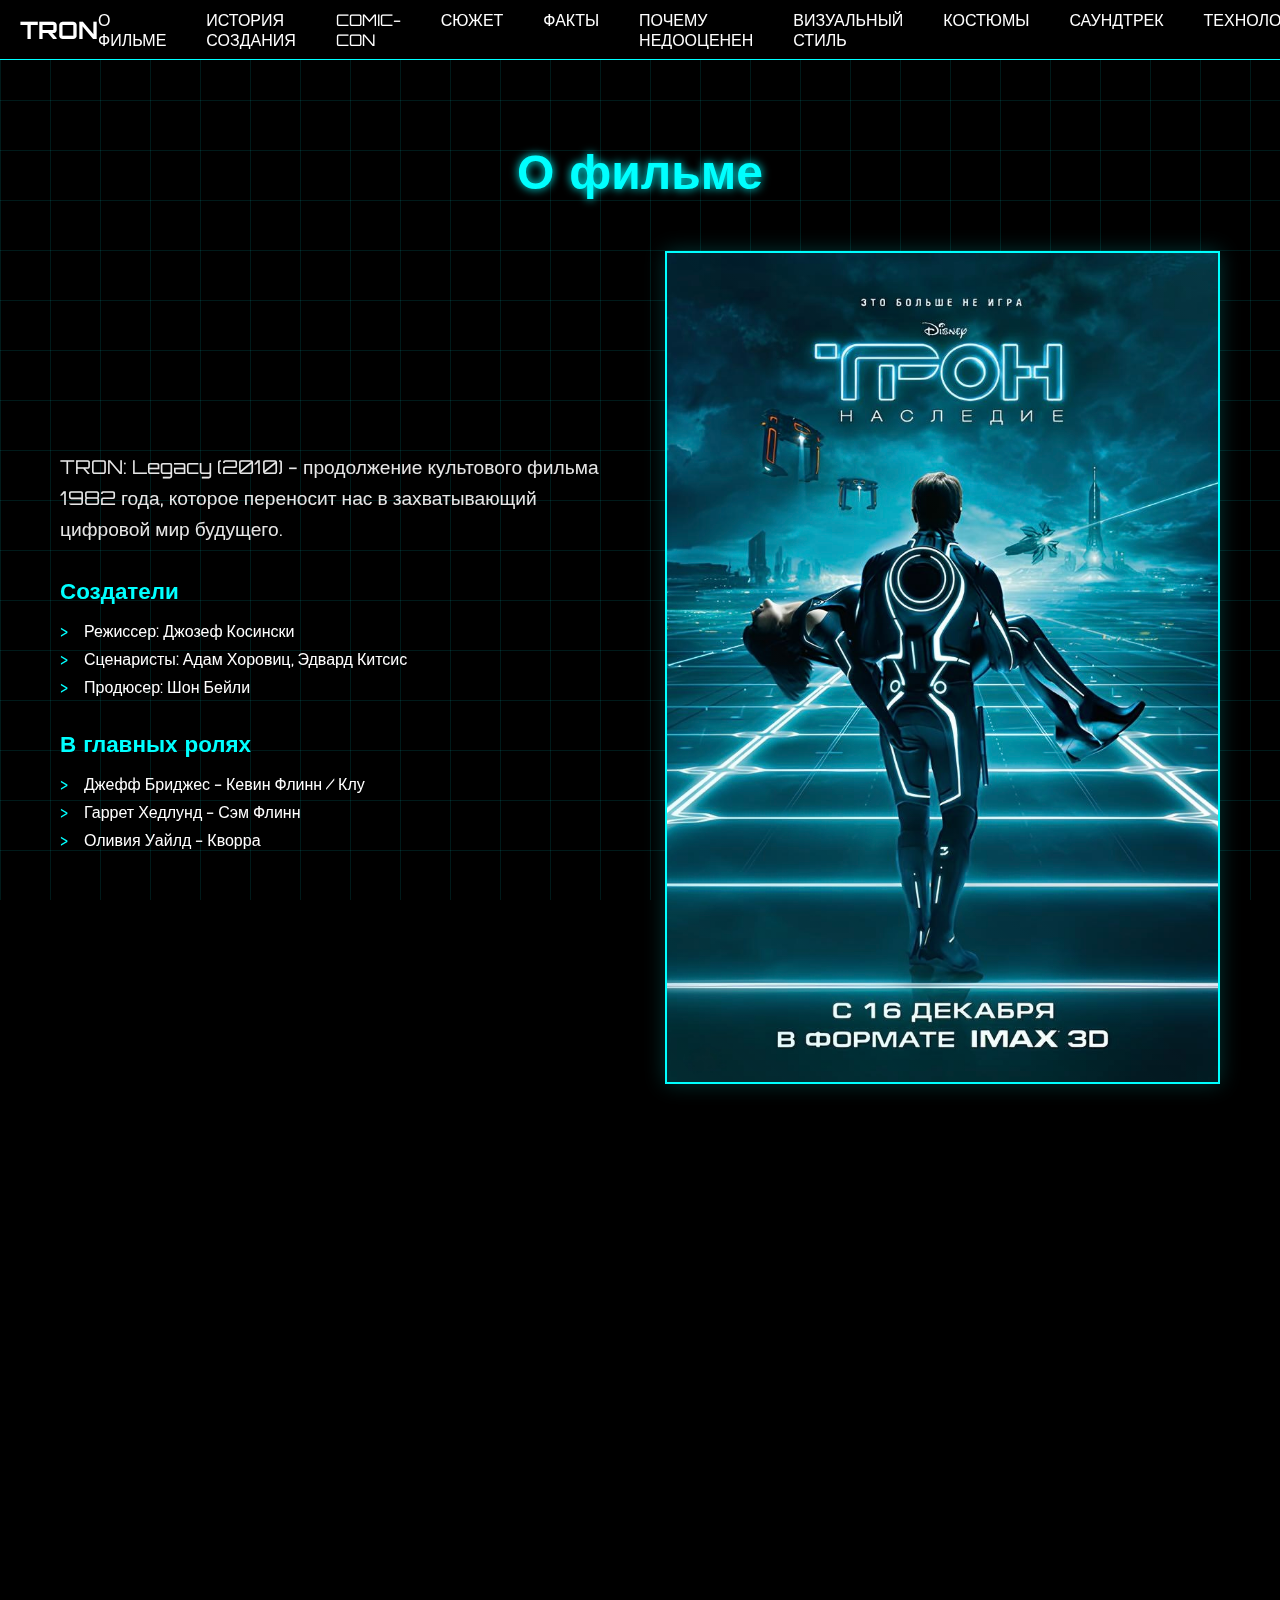
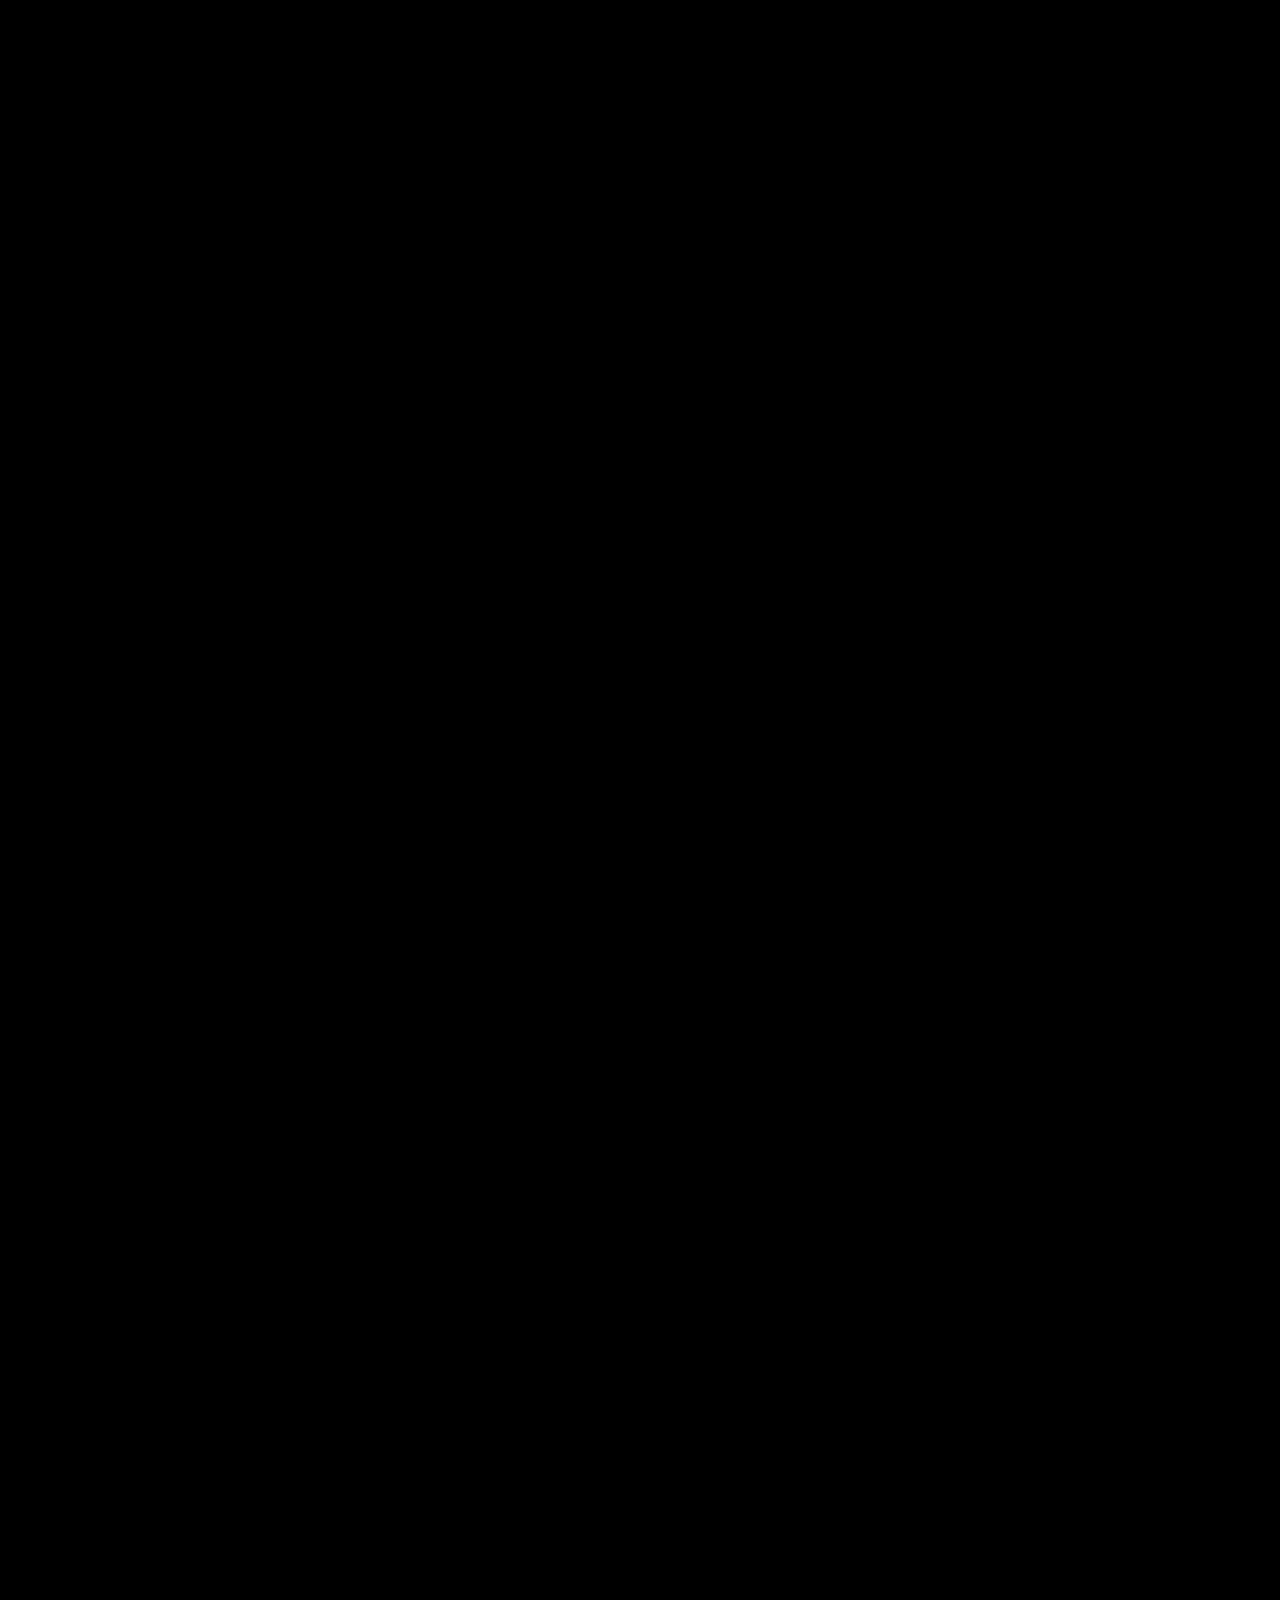
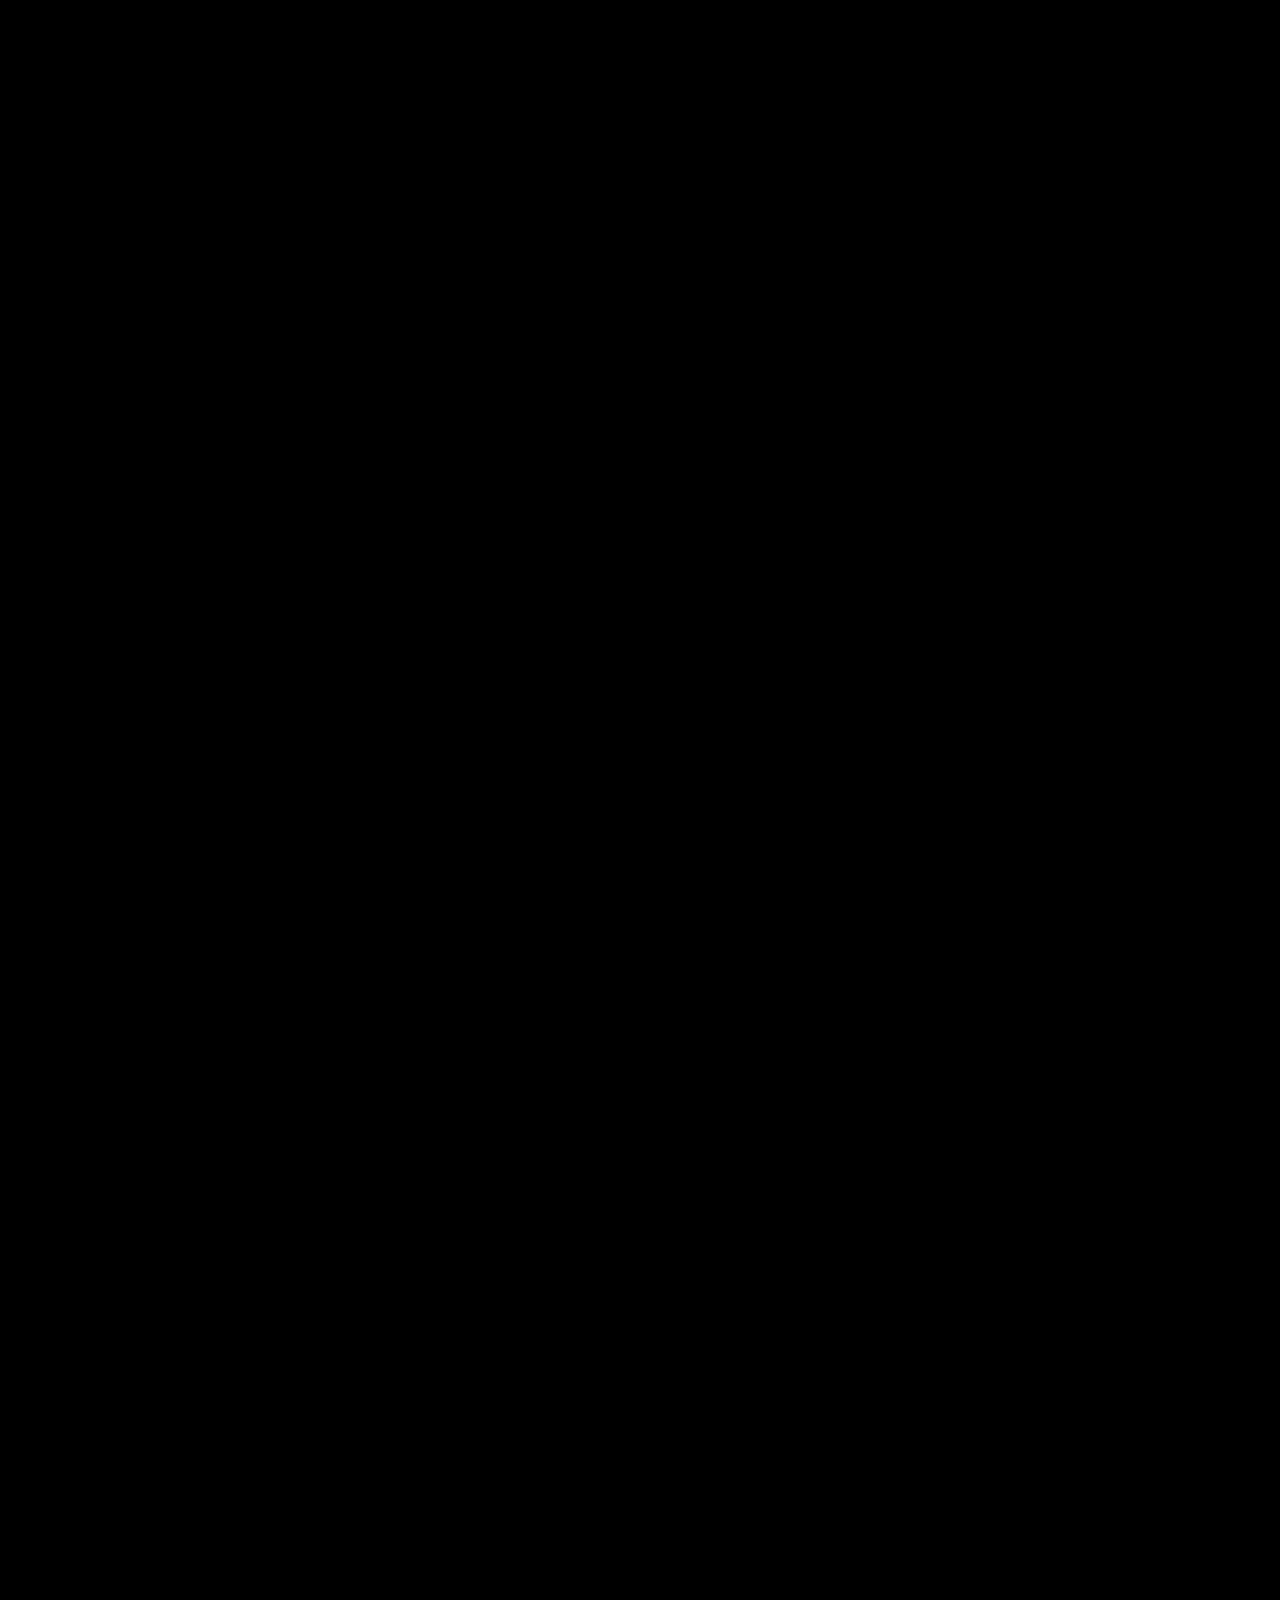
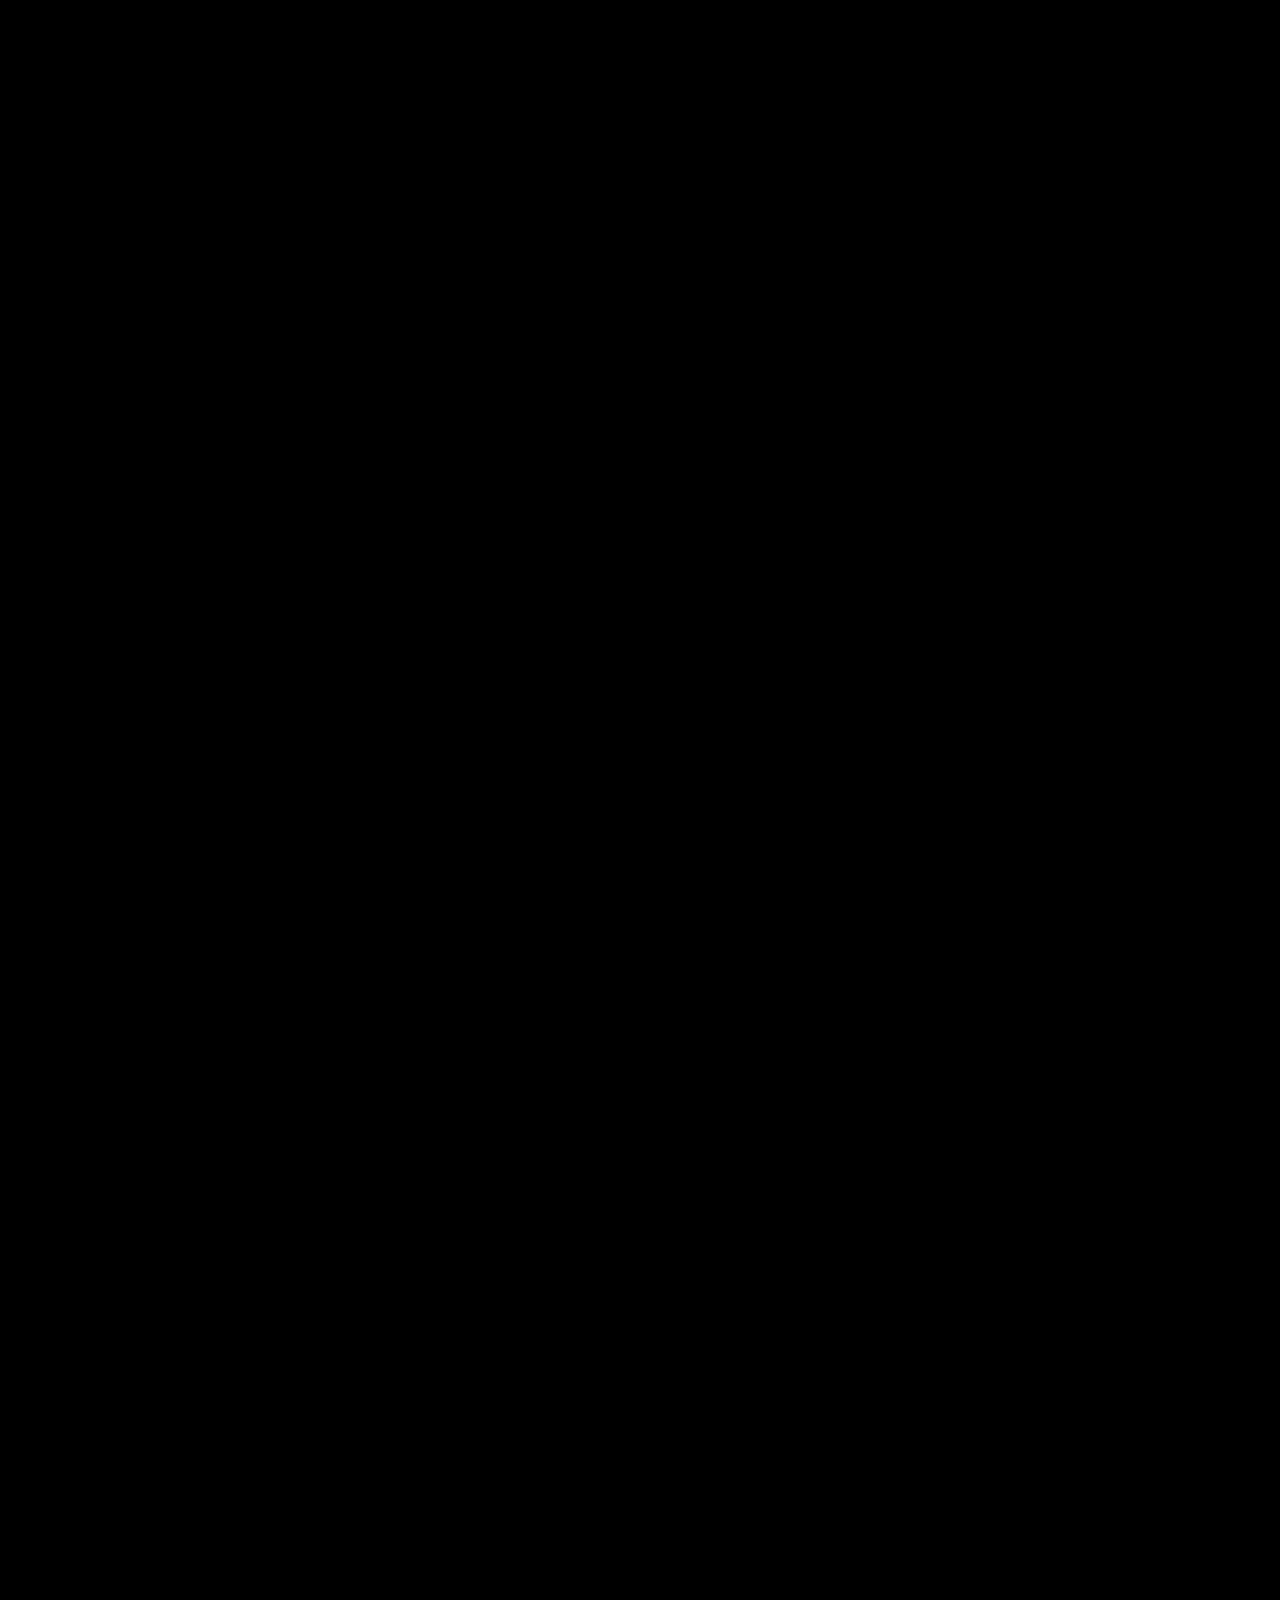
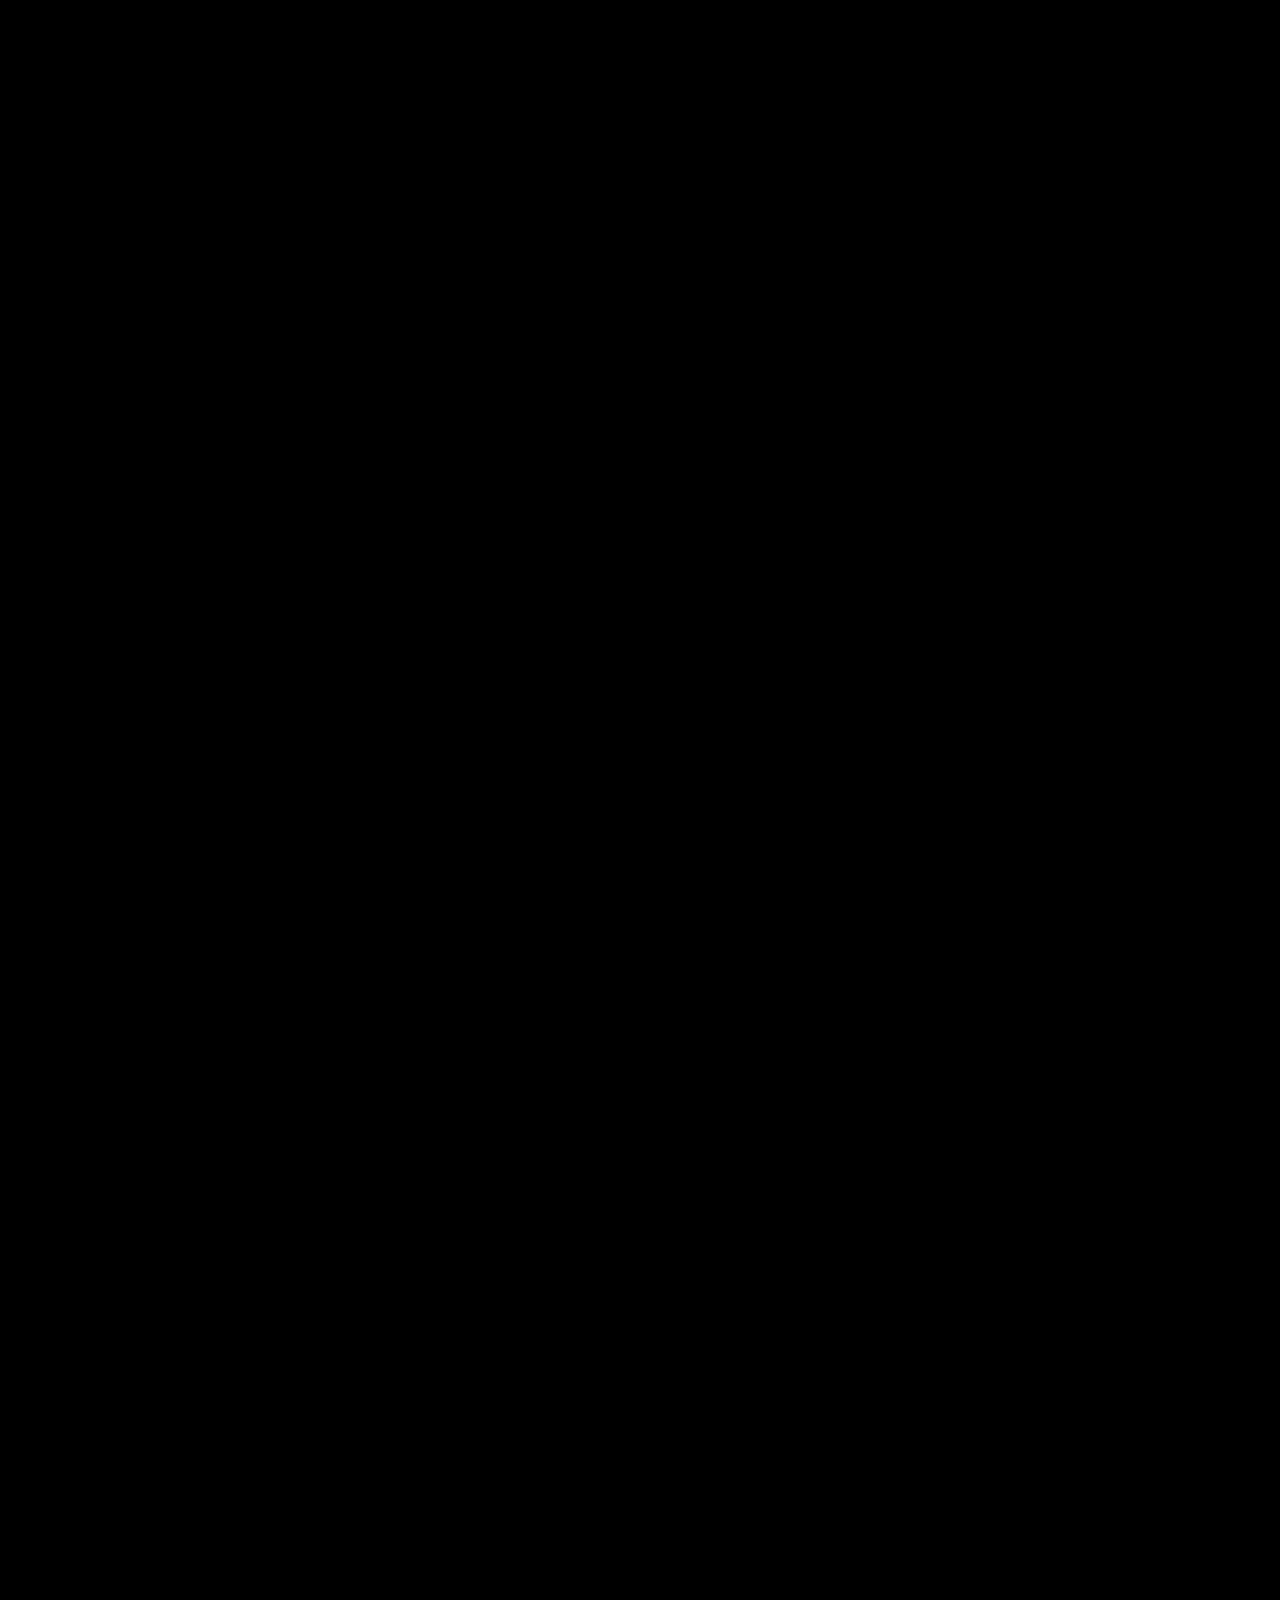
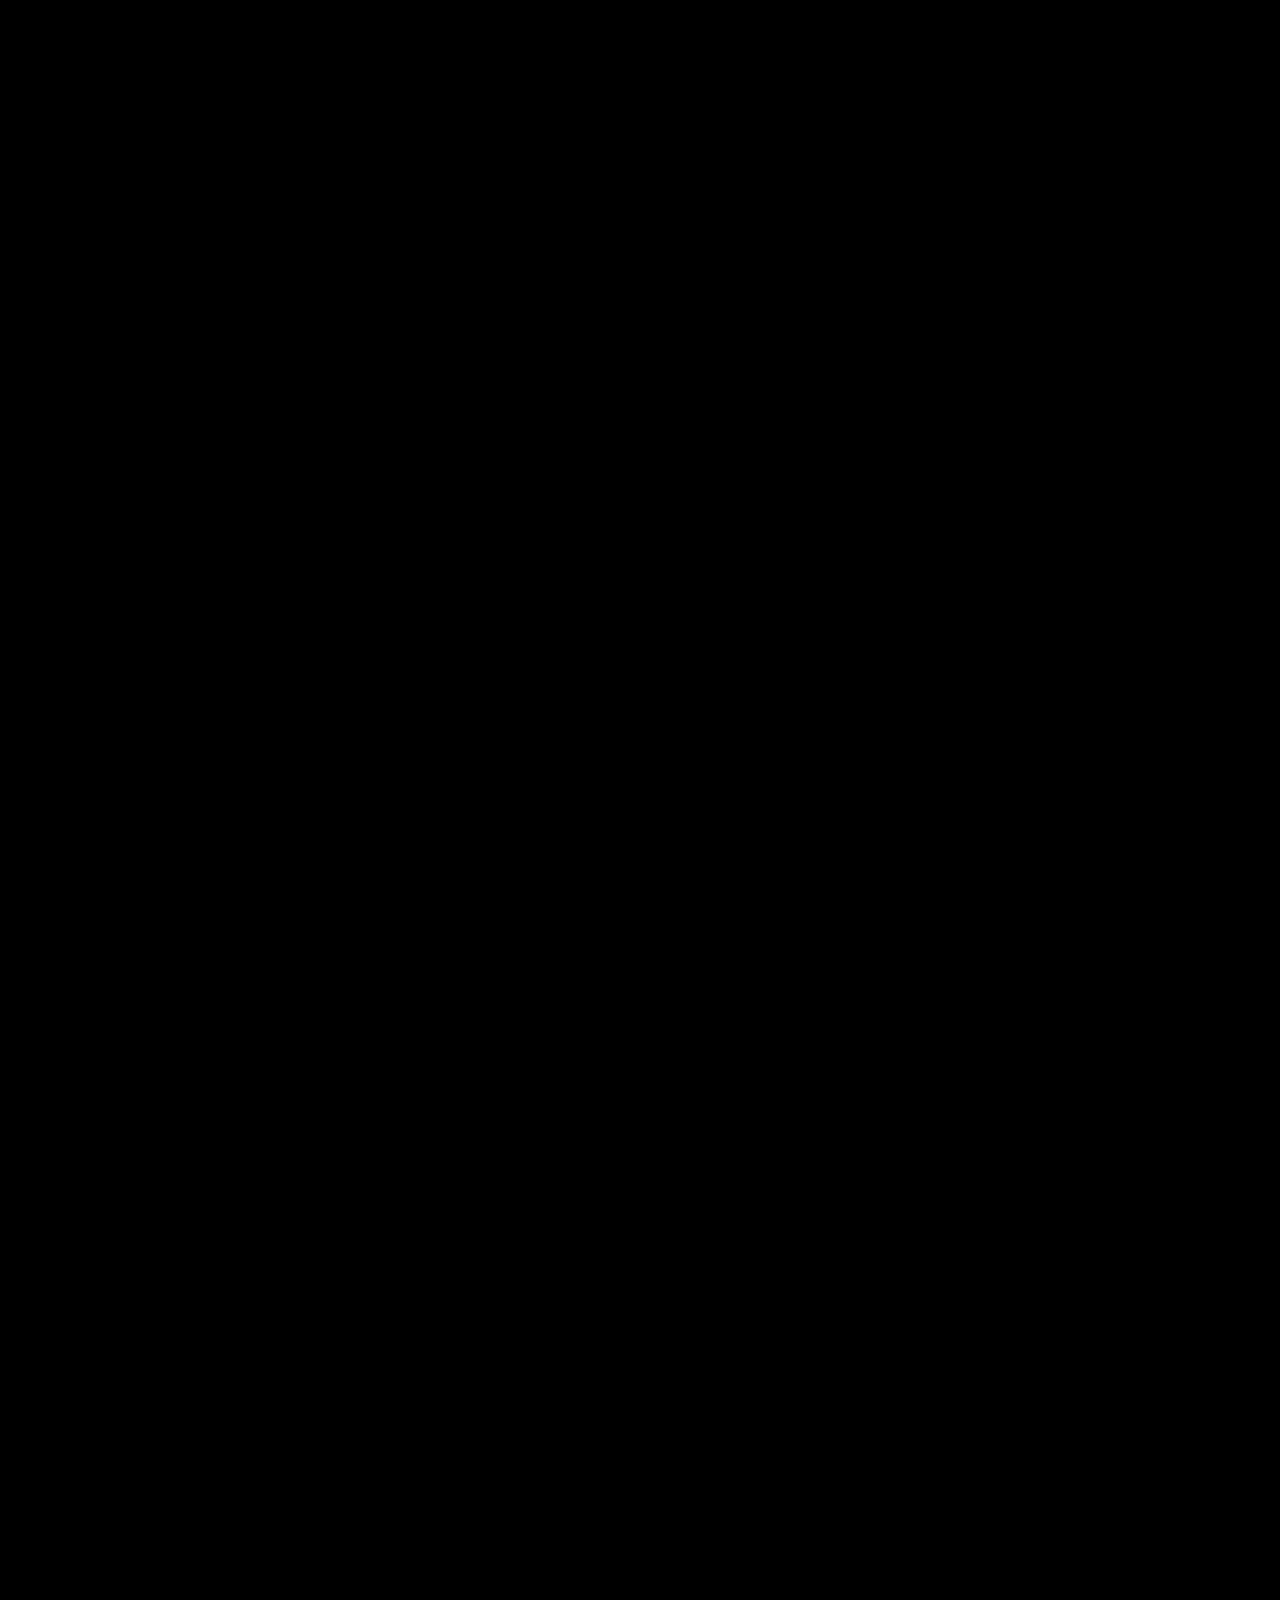
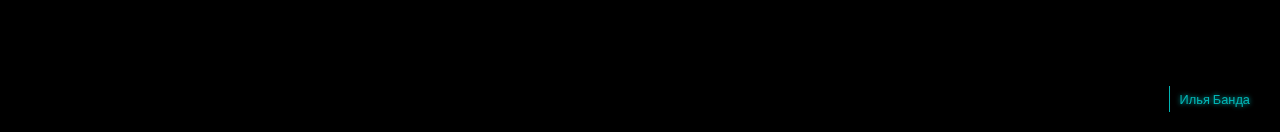
==== commit f3dbda5d: "Update content.html" ====
--- a/content.html
+++ b/content.html
@@ -3,7 +3,7 @@
 <head>
     <meta charset="UTF-8">
     <meta name="viewport" content="width=device-width, initial-scale=1.0">
-    <title>TRON: Legacy - Недооцененный шедевр</title>
+    <title>ТРОН: НАСЛЕДИЕ - Войти в Сеть</title>
     <link rel="icon" type="image/png" href="images/favicon.png">
     <link rel="stylesheet" href="styles.css">
     <link href="https://fonts.googleapis.com/css2?family=Orbitron:wght@400;700&display=swap" rel="stylesheet">
@@ -347,4 +347,4 @@
 
     <script src="content.js"></script>
 </body>
-</html> +</html> 
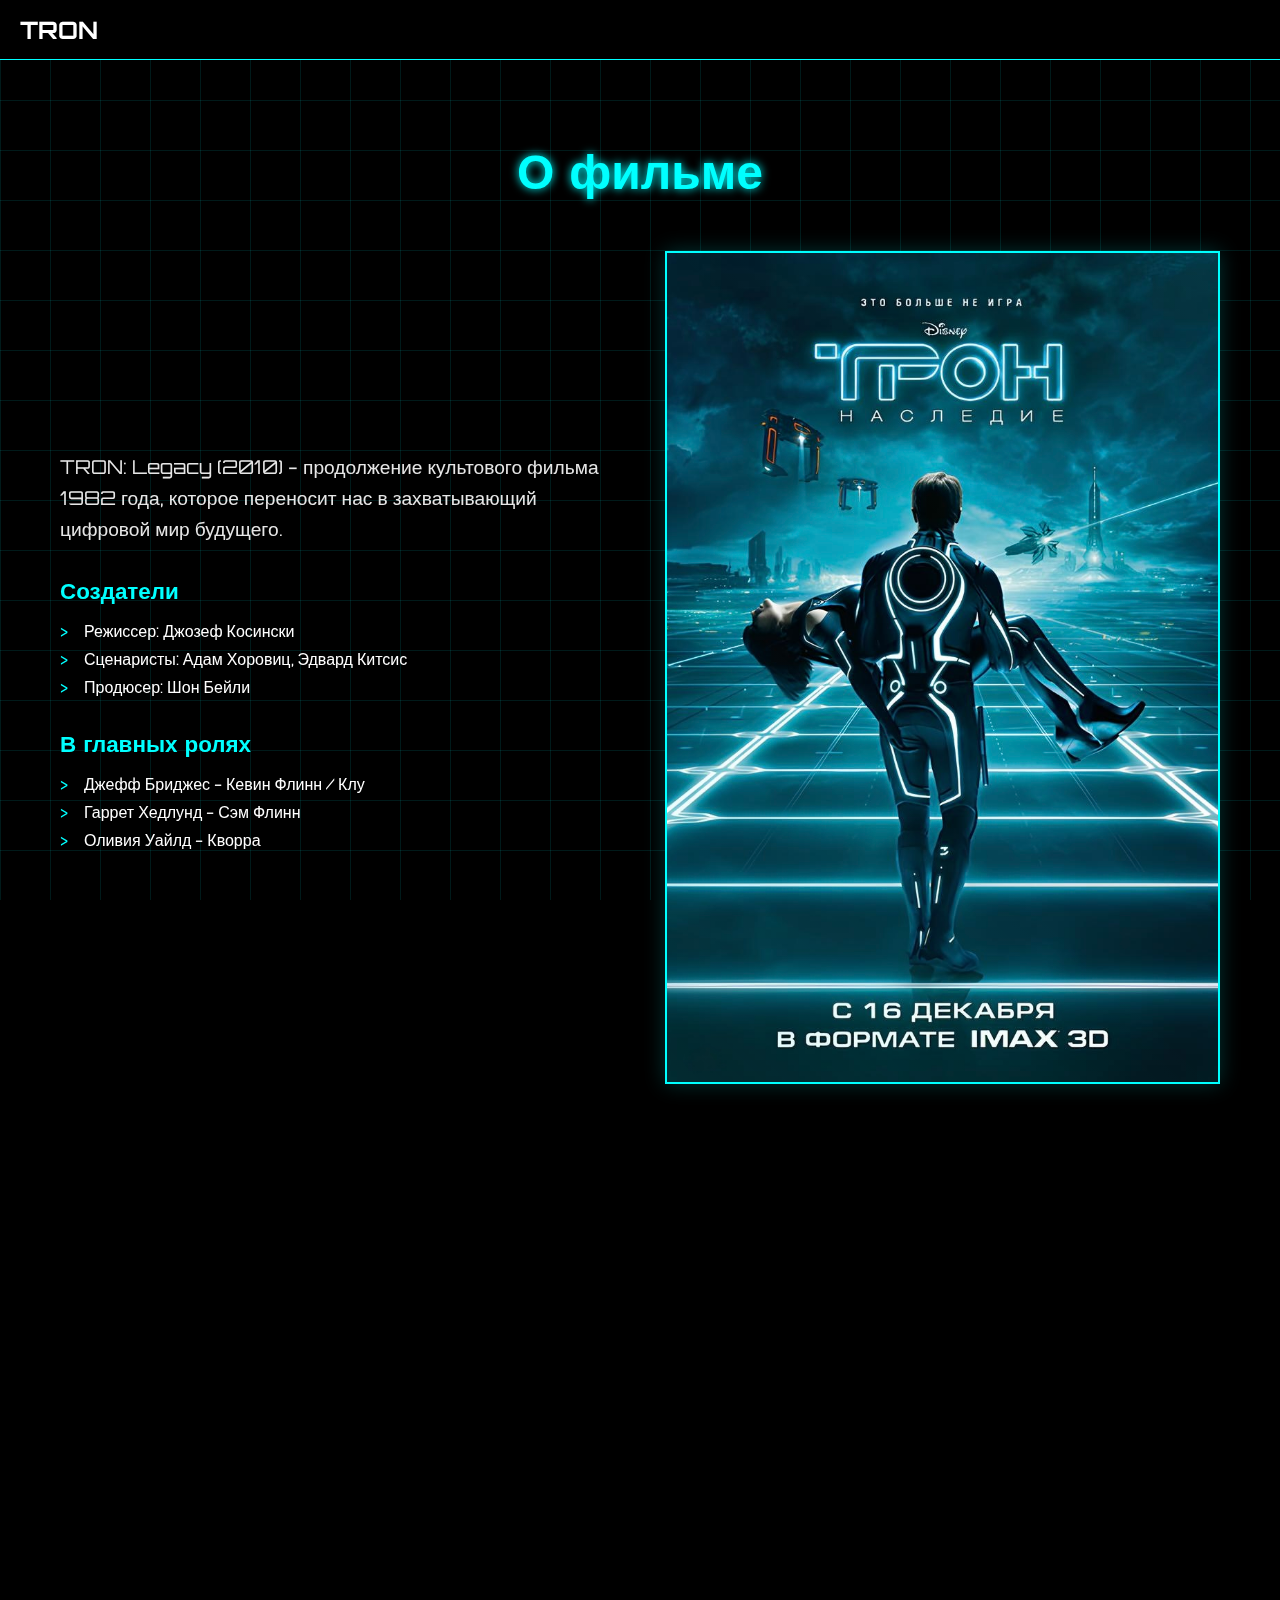
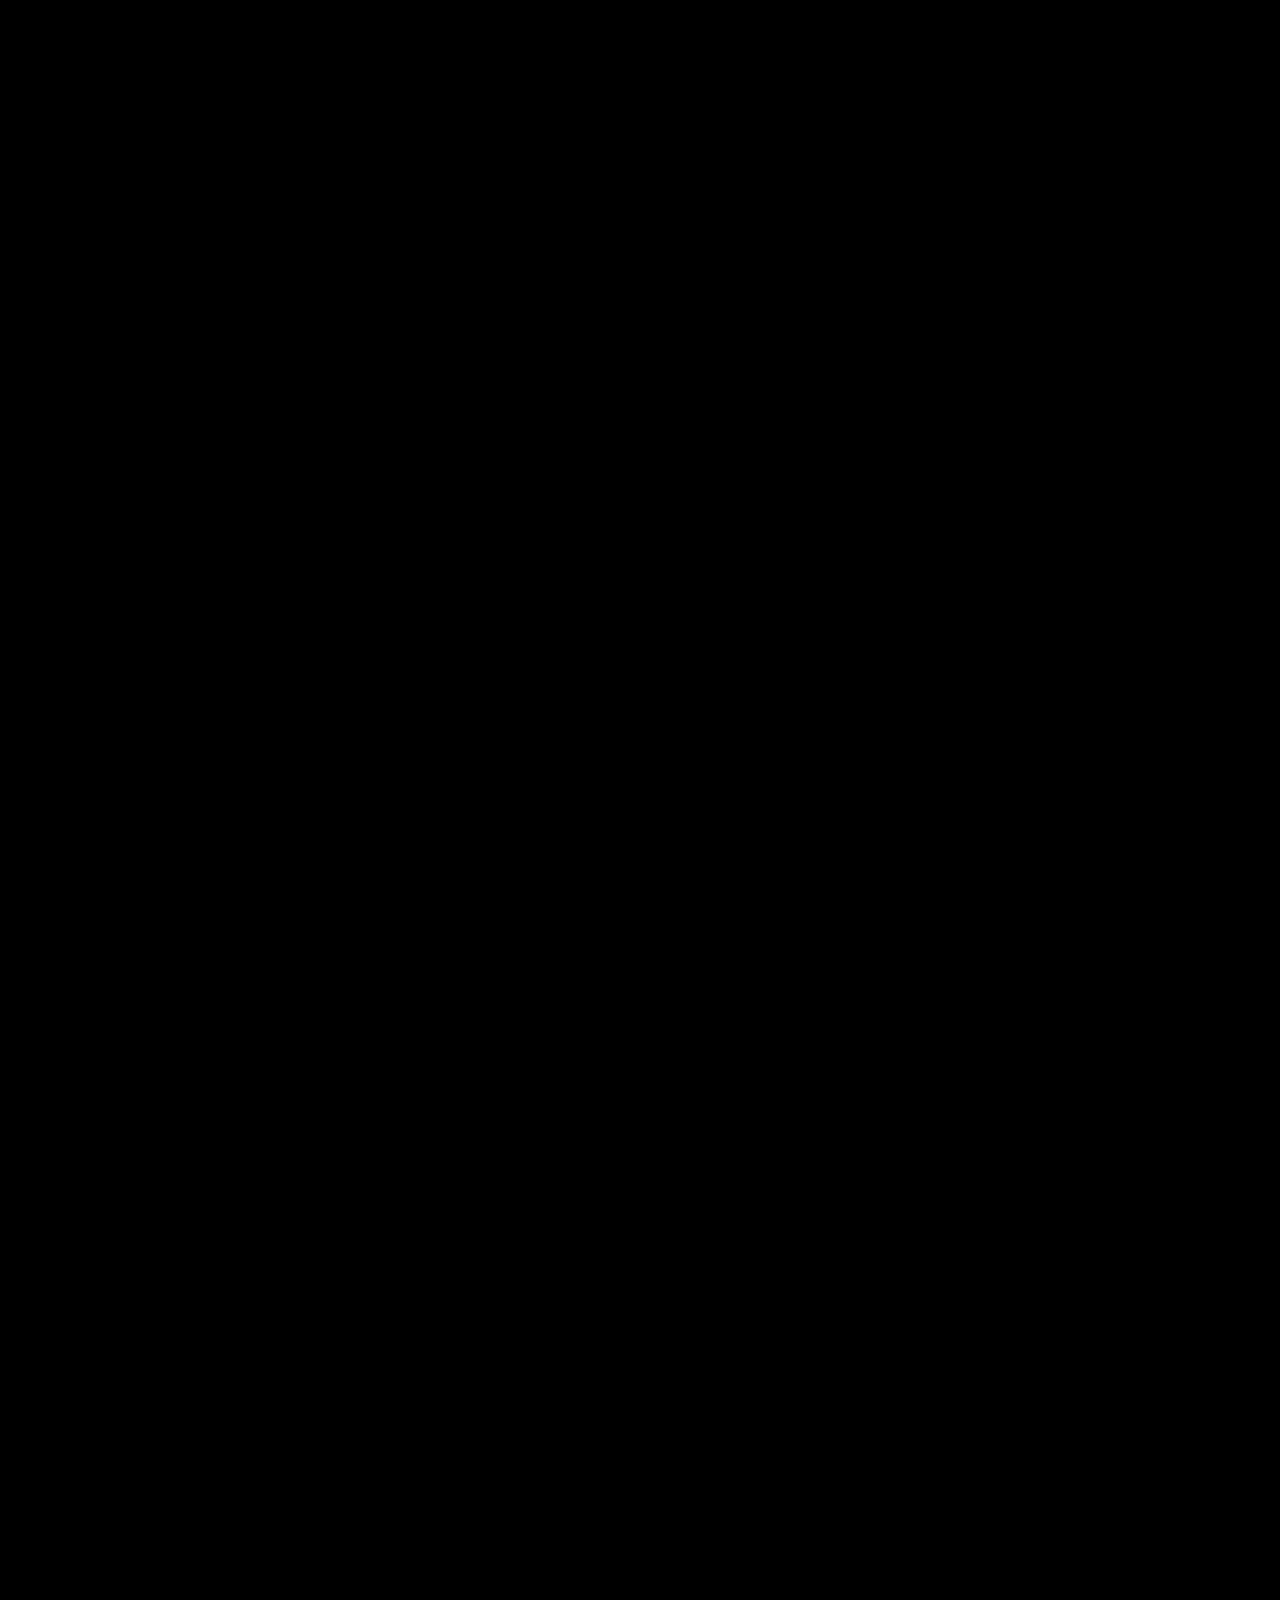
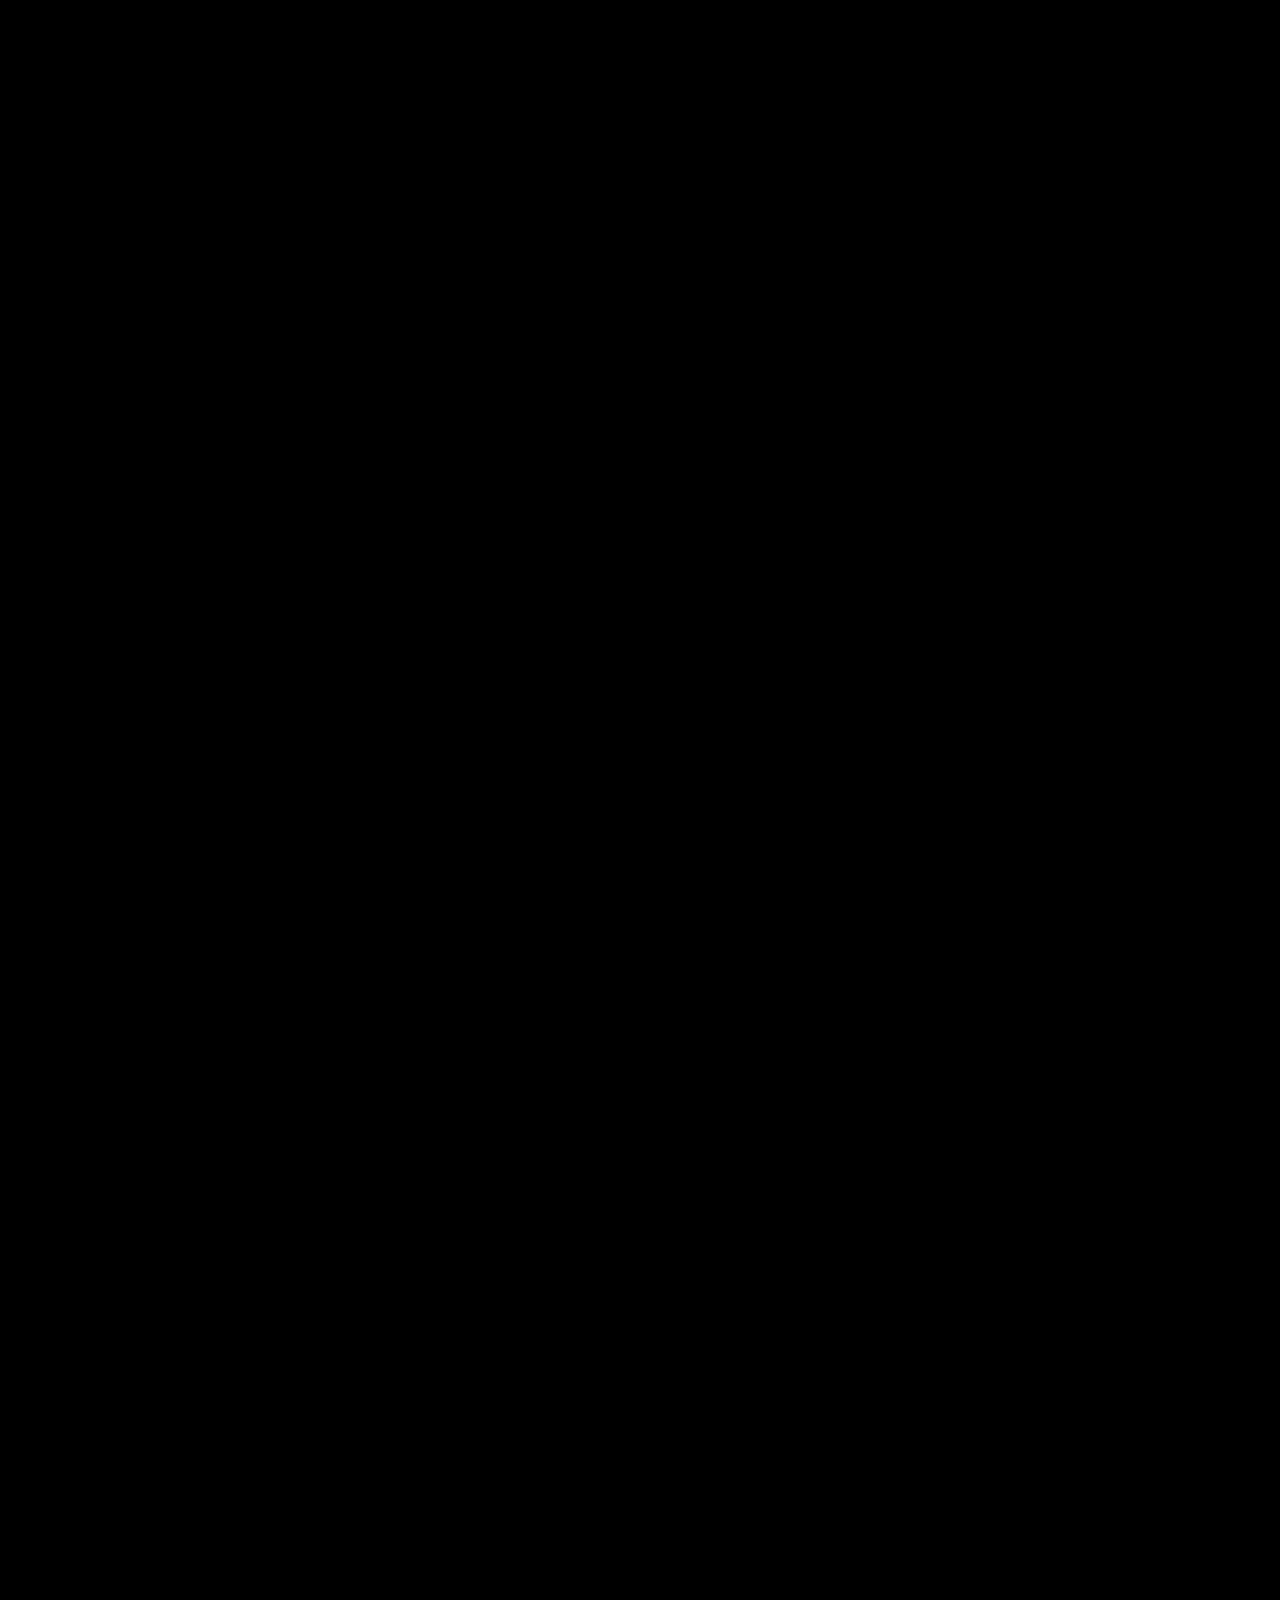
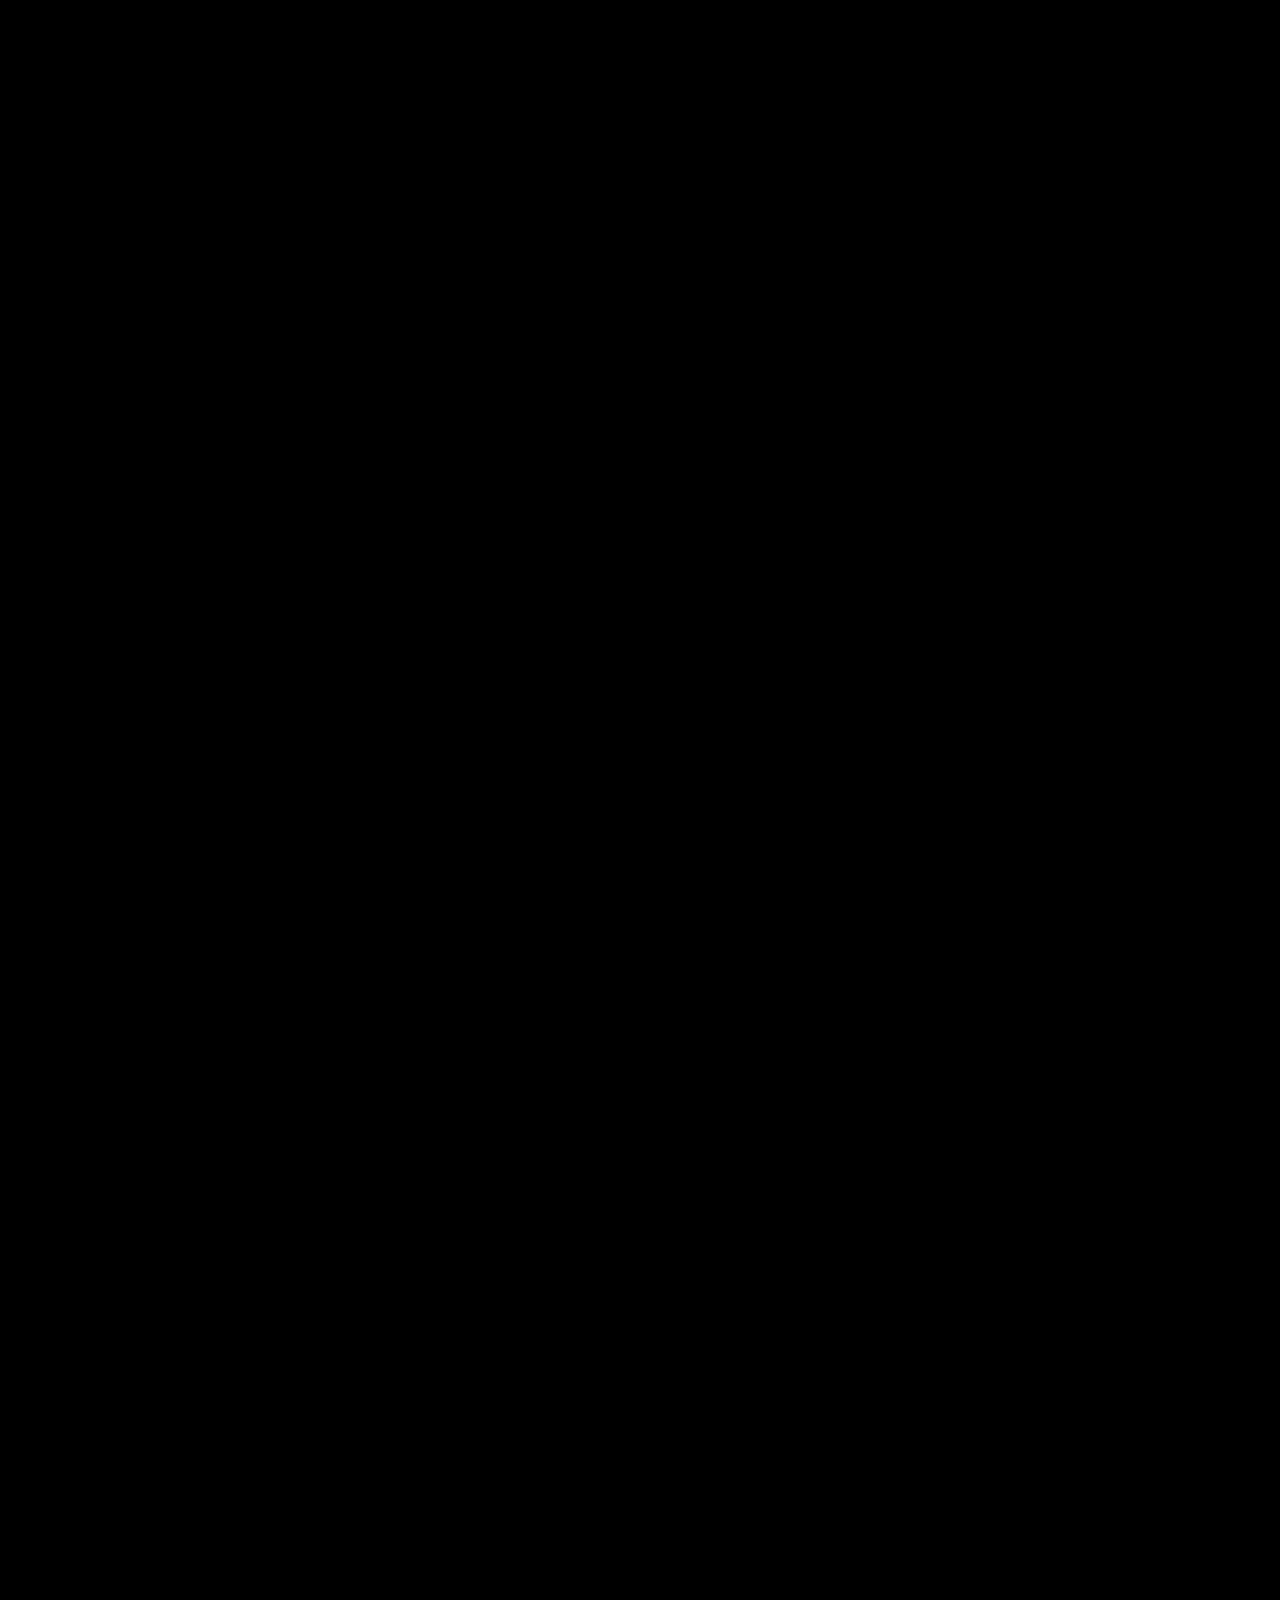
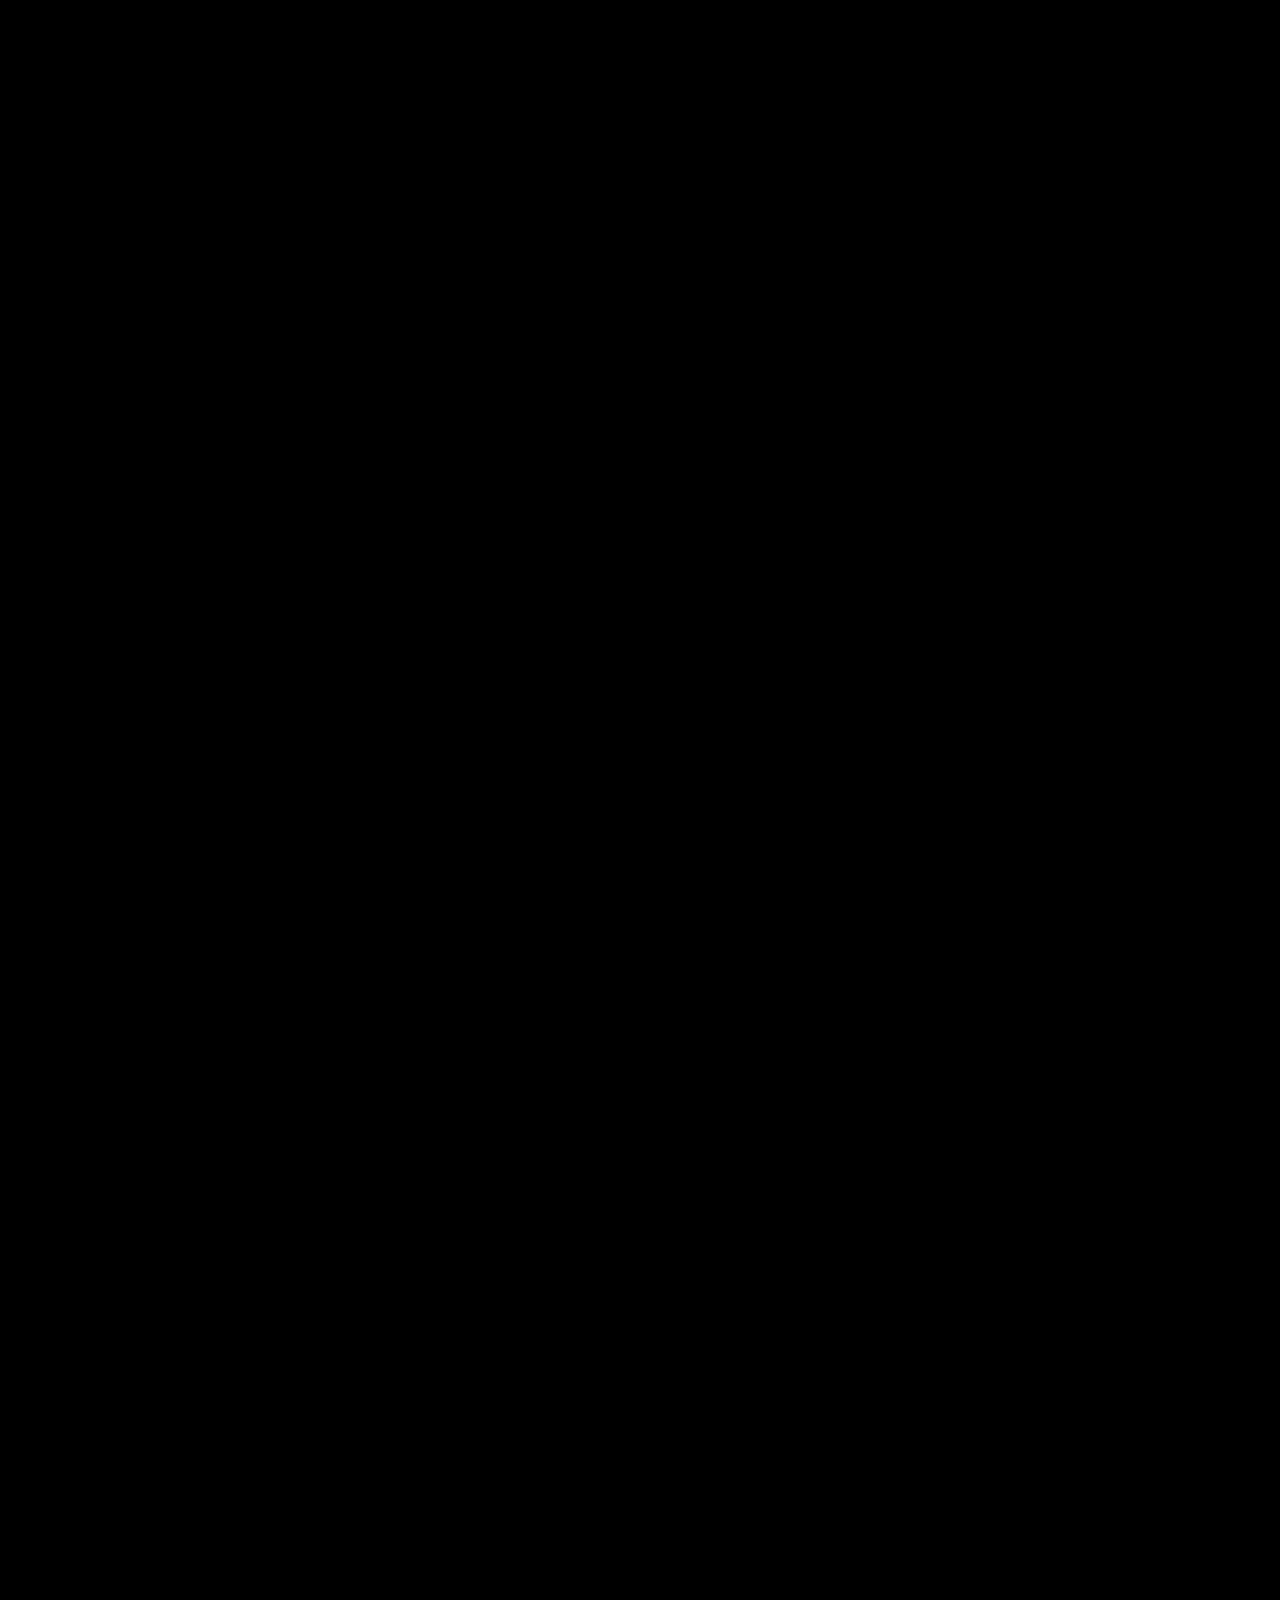
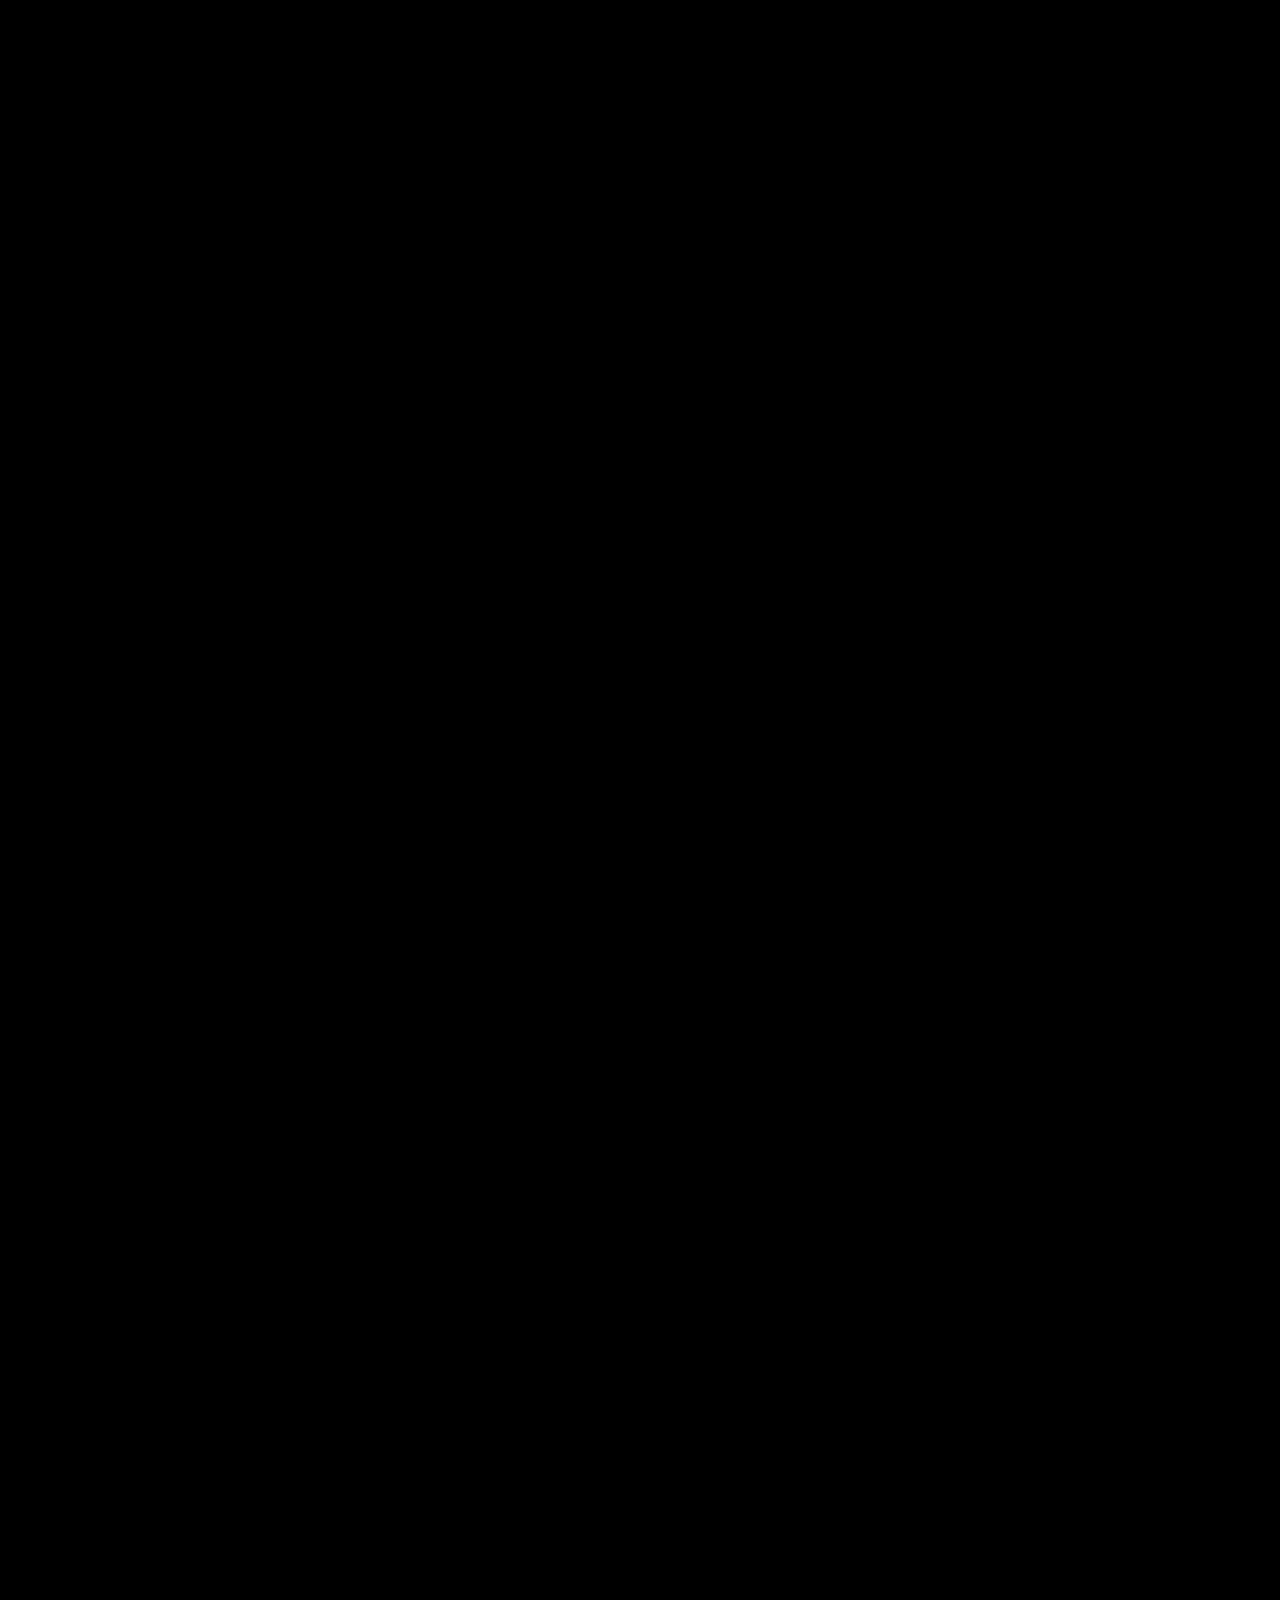
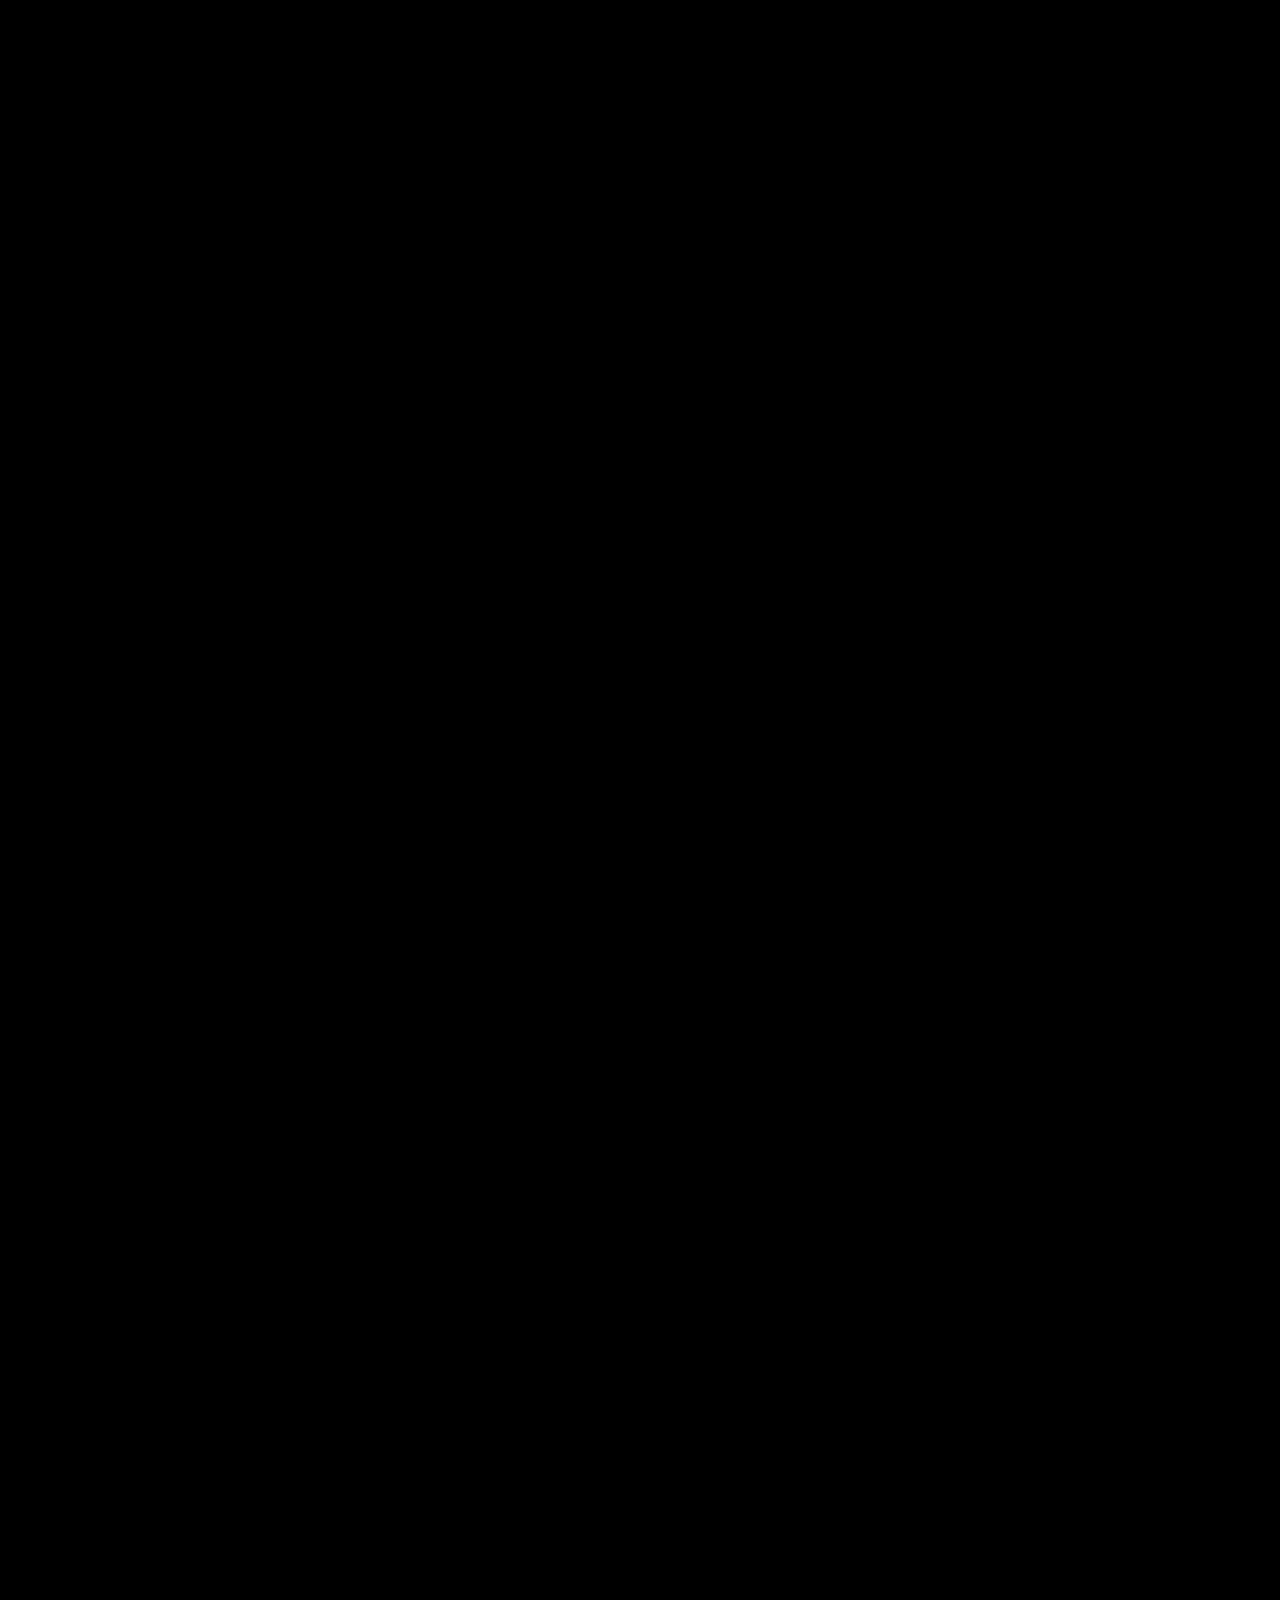
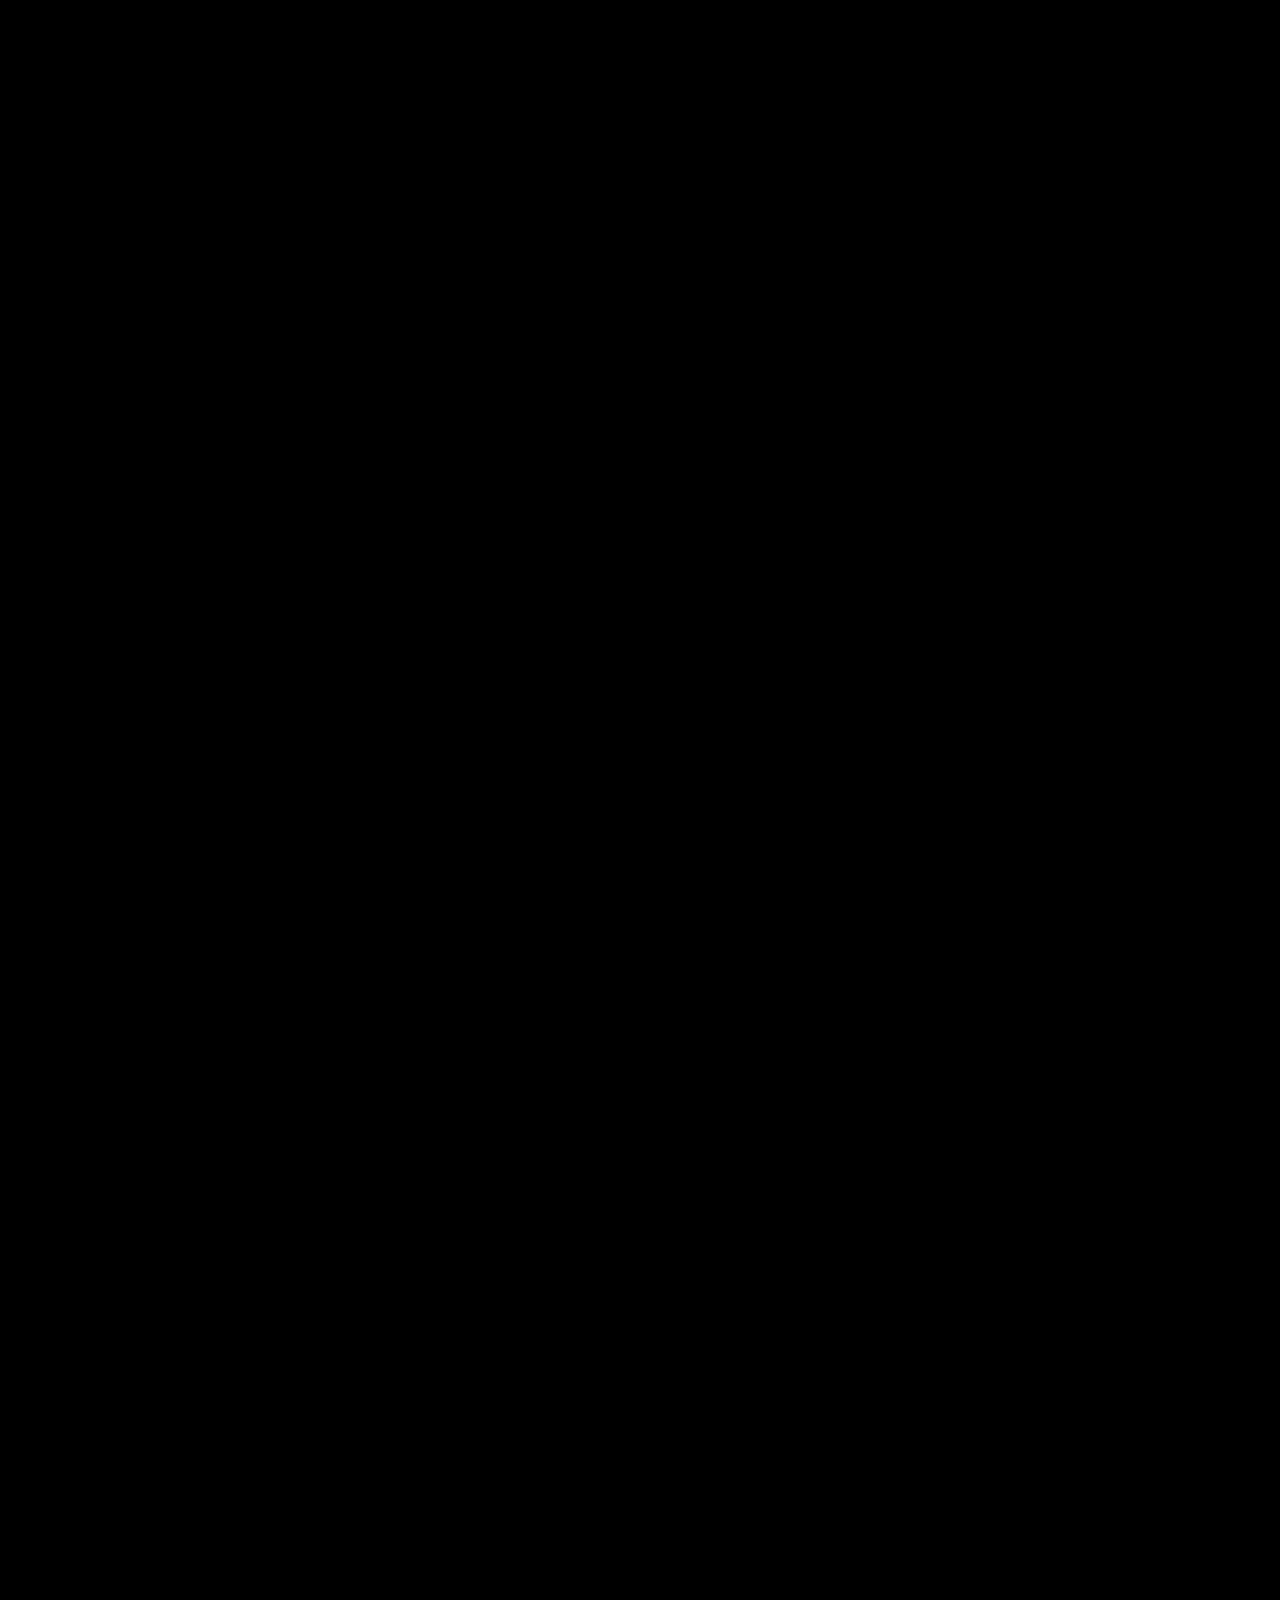
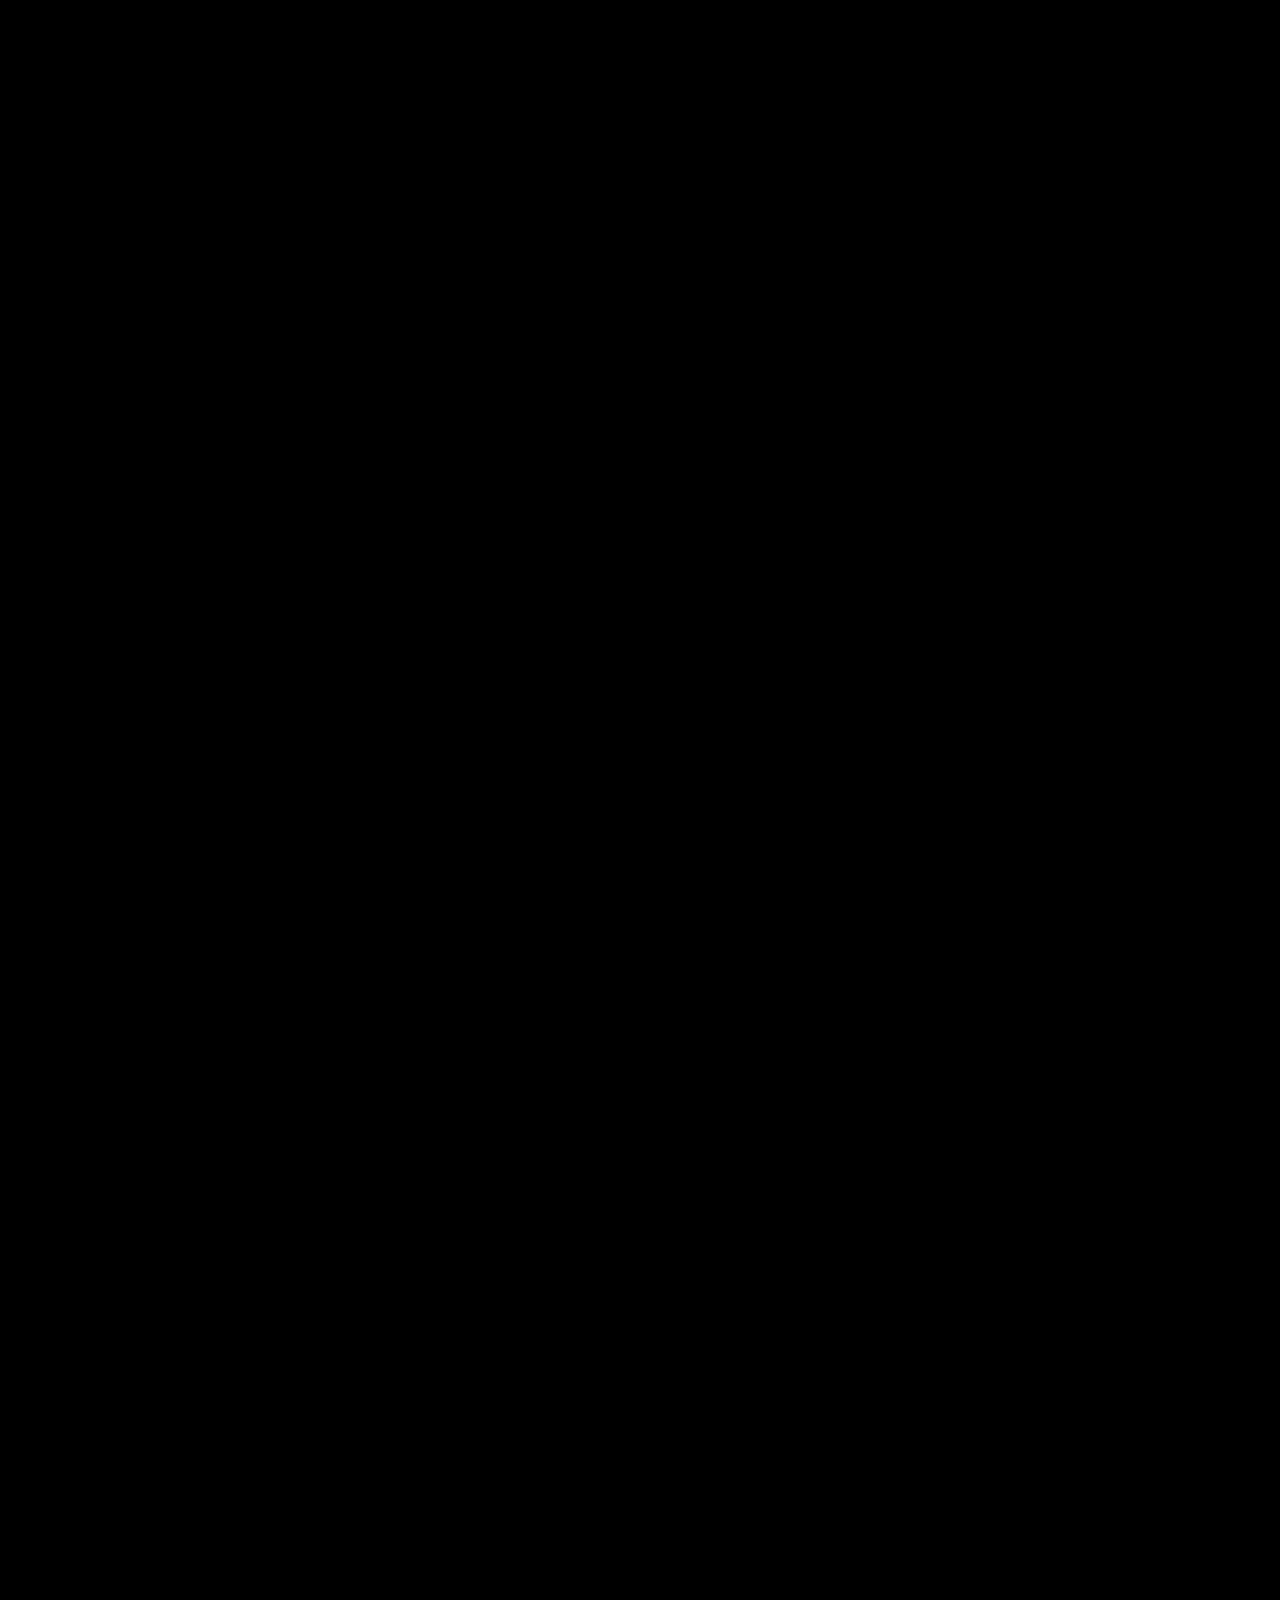
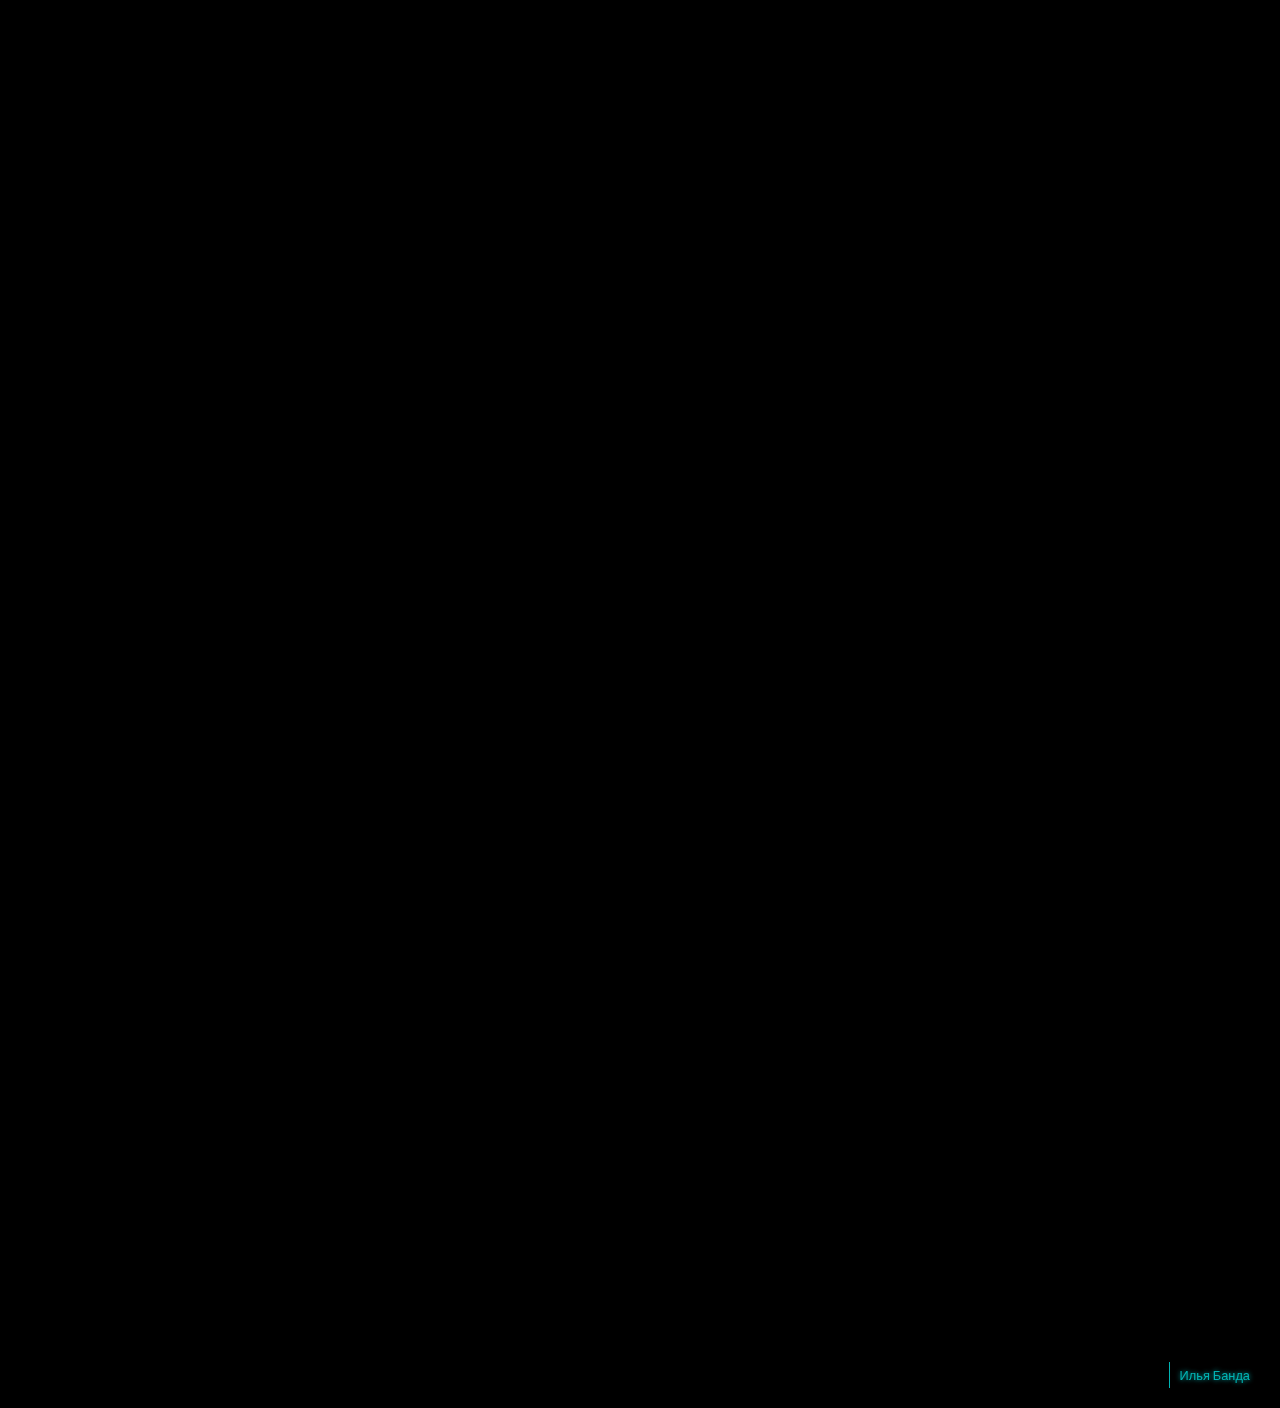
==== commit a5fed40e: "Add files via upload" ====
--- a/content.html
+++ b/content.html
@@ -3,7 +3,7 @@
 <head>
     <meta charset="UTF-8">
     <meta name="viewport" content="width=device-width, initial-scale=1.0">
-    <title>ТРОН: НАСЛЕДИЕ - Войти в Сеть</title>
+    <title>Трон: Наследие - Недооцененный шедевр</title>
     <link rel="icon" type="image/png" href="images/favicon.png">
     <link rel="stylesheet" href="styles.css">
     <link href="https://fonts.googleapis.com/css2?family=Orbitron:wght@400;700&display=swap" rel="stylesheet">
@@ -17,19 +17,6 @@
                 <a href="./index.html" class="logo-link">TRON</a>
                 <!-- Кнопка меню будет добавлена через JavaScript -->
             </div>
-            <ul>
-                <li><a href="#about">О фильме</a></li>
-                <li><a href="#history">История создания</a></li>
-                <li><a href="#comiccon">Comic-Con</a></li>
-                <li><a href="#plot">Сюжет</a></li>
-                <li><a href="#facts">Факты</a></li>
-                <li><a href="#why">Почему недооценен</a></li>
-                <li><a href="#visual">Визуальный стиль</a></li>
-                <li><a href="#costumes">Костюмы</a></li>
-                <li><a href="#soundtrack">Саундтрек</a></li>
-                <li><a href="#tech">Технологии</a></li>
-                <li><a href="#transport">Транспорт</a></li>
-            </ul>
         </nav>
     </header>
 
@@ -93,57 +80,6 @@
             </div>
         </section>
 
-        <section id="plot" class="content-section">
-            <h2>Сюжет</h2>
-            <div class="content-grid">
-                <div class="text-content">
-                    <p class="lead-text">«Трон: Наследие» рассказывает историю Сэма Флинна, сына исчезнувшего гения компьютерных технологий Кевина Флинна.</p>
-                    <div class="info-block">
-                        <p>Сэм, расследуя таинственное исчезновение отца, оказывается втянутым в цифровой мир «Сети», где его ждут опасные приключения, новые союзники и противники. Вместе с воином Кворрой он стремится найти Кевина и вернуться в реальный мир, сталкиваясь с угрозой, способной выйти за пределы цифрового пространства.</p>
-                    </div>
-                </div>
-                <div class="image-container">
-                    <img src="images/tron-plot.jpg" alt="Сцена из фильма">
-                </div>
-            </div>
-        </section>
-
-        <section id="facts" class="content-section dark">
-            <h2>Интересные факты</h2>
-            <div class="cards-container">
-                <div class="neon-card">
-                    <h3>Омоложение Джеффа Бриджеса</h3>
-                    <p>Для создания молодого образа Кевина Флинна и его цифрового двойника Клу использовалась технология захвата движения. Бриджес носил специальный шлем с камерами, фиксирующими мимику.</p>
-                </div>
-                <div class="neon-card">
-                    <h3>Реальные декорации</h3>
-                    <p>Косински стремился к максимальной реалистичности, поэтому многие локации были построены из настоящих материалов — стекла, бетона и стали.</p>
-                </div>
-                <div class="neon-card">
-                    <h3>Инновационные технологии</h3>
-                    <p>Фильм был снят с использованием новейших на тот момент 3D-камер и сочетания технологий захвата движения и стереоскопической съёмки.</p>
-                </div>
-            </div>
-        </section>
-
-        <section id="why" class="content-section dark">
-            <h2>Почему недооценен</h2>
-            <div class="cards-container">
-                <div class="neon-card">
-                    <h3>Визуальное совершенство</h3>
-                    <p>Фильм установил новые стандарты в области визуальных эффектов. Его минималистичная эстетика и неоновая цветовая палитра создали уникальный стиль, который вдохновляет дизайнеров и художников до сих пор.</p>
-                </div>
-                <div class="neon-card">
-                    <h3>Инновационный саундтрек</h3>
-                    <p>Электронный саундтрек от Daft Punk стал классикой жанра. Сочетание оркестровой музыки с электронными битами создало неповторимую атмосферу цифрового мира.</p>
-                </div>
-                <div class="neon-card">
-                    <h3>Глубокий сюжет</h3>
-                    <p>За внешним блеском скрывается глубокая история об отношениях отца и сына, свободе воли и последствиях технологического прогресса.</p>
-                </div>
-            </div>
-        </section>
-
         <section id="visual" class="content-section">
             <h2>Создание визуального стиля</h2>
             <div class="content-grid">
@@ -175,13 +111,27 @@
             </div>
         </section>
 
+        <section id="transport" class="content-section">
+            <h2>Дизайн транспорта</h2>
+            <div class="content-grid">
+                <div class="text-content">
+                    <div class="info-block">
+                        <p>Знаменитые световые мотоциклы и другие транспортные средства фильма «Трон: Наследие» были разработаны талантливым концепт-художником Даниэлем Саймоном, известным своими футуристическими идеями и работами в автомобильном дизайне. Его инновационные решения придали фильму уникальный визуальный стиль, отражающий синтез классических мотивов и современных технологий.</p>
+                    </div>
+                </div>
+                <div class="image-container">
+                    <img src="images/tron-vehicles.jpg" alt="Транспорт в TRON">
+                </div>
+            </div>
+        </section>
+
         <section id="soundtrack" class="content-section">
             <h2>Саундтрек от Daft Punk</h2>
             <div class="content-grid">
                 <div class="text-content">
                     <p class="lead-text">Французский электронный дуэт Daft Punk не только создал саундтрек к фильму, но и появился в нём в камео в роли диджеев в клубе "End of Line".</p>
                     <div class="info-block">
-                        <p>Их музыка сочетает оркестровые элементы с электронными, создавая уникальную атмосферу цифрового мира.</p>
+                        <p>Daft Punk были наняты для работы над саундтреком задолго до начала съемок, что позволило режиссеру Джозефу Косински использовать их музыку на съемочной площадке. Это помогло актерам лучше погрузиться в атмосферу фильма и понять настроение сцен.</p>
                         <div class="soundtrack-player">
                             <div class="track-list">
                                 <div class="track" data-src="./audio/overture.mp3">
@@ -323,17 +273,200 @@
             </div>
         </section>
 
-        <section id="transport" class="content-section">
-            <h2>Дизайн транспорта</h2>
-            <div class="content-grid">
-                <div class="text-content">
-                    <div class="info-block">
-                        <p>Знаменитые световые мотоциклы и другие транспортные средства были разработаны промышленным дизайнером Сидом Мидом, известным своей работой над фильмами "Бегущий по лезвию" и "Чужой".</p>
-                        <p>Его футуристические концепции придали фильму уникальный визуальный стиль.</p>
-                    </div>
-                </div>
-                <div class="image-container">
-                    <img src="images/tron-vehicles.jpg" alt="Транспорт в TRON">
+        <section id="plot" class="content-section">
+            <h2>Сюжет</h2>
+            <div class="content-grid">
+                <div class="text-content">
+                    <p class="lead-text">«Трон: Наследие» рассказывает историю Сэма Флинна, сына исчезнувшего гения компьютерных технологий Кевина Флинна.</p>
+                    <div class="info-block">
+                        <p>Сэм, расследуя таинственное исчезновение отца, оказывается втянутым в цифровой мир «Сети», где его ждут опасные приключения, новые союзники и противники. Вместе с воином Кворрой он стремится найти Кевина и вернуться в реальный мир, сталкиваясь с угрозой, способной выйти за пределы цифрового пространства.</p>
+                    </div>
+                </div>
+                <div class="image-container">
+                    <img src="images/tron-plot.jpg" alt="Сцена из фильма">
+                </div>
+            </div>
+        </section>
+
+        <section id="next-day" class="content-section dark">
+            <h2>Трон: Следующий день (2011)</h2>
+            <div class="content-grid">
+                <div class="text-content">
+                    <p class="lead-text">Короткометражный фильм, действие которого происходит через день после событий "Трон: Наследие".</p>
+                    <div class="info-block">
+                        <p>В этом 10-минутном фильме рассказывается о том, что случилось с корпорацией ENCOM после исчезновения Кевина Флинна и возвращения его сына. Алан Брэдли пытается восстановить доброе имя своего друга, в то время как хакерская группа "Flynn Lives" продолжает свою деятельность.</p>
+                        <p>Короткометражка была выпущена как бонус к Blu-ray изданию "Трон: Наследие" и дополняет основную историю, показывая последствия событий фильма в реальном мире.</p>
+                    </div>
+                </div>
+                <div class="image-container poster-ratio">
+                    <img src="https://avatars.mds.yandex.net/get-kinopoisk-image/1599028/f856b4be-e289-46ea-8811-2cbfdc220dcd/600x900" alt="Трон: Следующий день">
+                </div>
+            </div>
+        </section>
+
+        <section id="uprising" class="content-section">
+            <h2>Трон: Восстание (2012-2013)</h2>
+            <div class="content-grid">
+                <div class="text-content">
+                    <p class="lead-text">Анимационный сериал, события которого разворачиваются между оригинальным фильмом и "Трон: Наследие".</p>
+                    <div class="info-block">
+                        <p>Сериал рассказывает о молодом программисте Беке, который становится лидером революции против тирании генерала Теслера и Клу в Сети. Бек обучается искусству борьбы у Трона, легендарного защитника системы, чтобы стать новым героем для программ.</p>
+                        <p>Несмотря на то, что сериал был закрыт после первого сезона, он успел раскрыть много интересных деталей о мире Трона и событиях, которые привели к сюжету "Наследия".</p>
+                    </div>
+                </div>
+                <div class="image-container">
+                    <img src="https://pic.rutube.ru/video/2024-12-09/fe/72/fe724c909a03b8dc14fb385a613cec8d.jpg" alt="Трон: Восстание">
+                </div>
+            </div>
+        </section>
+
+        <section id="facts" class="content-section dark">
+            <h2>Интересные факты</h2>
+            <div class="cards-container">
+                <div class="neon-card">
+                    <h3>Омоложение Джеффа Бриджеса</h3>
+                    <p>Для создания молодого образа Кевина Флинна и его цифрового двойника Клу использовалась технология захвата движения. Бриджес носил специальный шлем с камерами, фиксирующими мимику.</p>
+                </div>
+                <div class="neon-card">
+                    <h3>Реальные декорации</h3>
+                    <p>Косински стремился к максимальной реалистичности, поэтому многие локации были построены из настоящих материалов — стекла, бетона и стали.</p>
+                </div>
+                <div class="neon-card">
+                    <h3>Инновационные технологии</h3>
+                    <p>Фильм был снят с использованием новейших на тот момент 3D-камер и сочетания технологий захвата движения и стереоскопической съёмки.</p>
+                </div>
+            </div>
+        </section>
+
+        <section id="why" class="content-section">
+            <h2>Почему недооценен</h2>
+            <div class="cards-container">
+                <div class="neon-card">
+                    <h3>Визуальное совершенство</h3>
+                    <p>Фильм установил новые стандарты в области визуальных эффектов. Его минималистичная эстетика и неоновая цветовая палитра создали уникальный стиль, который вдохновляет дизайнеров и художников до сих пор.</p>
+                </div>
+                <div class="neon-card">
+                    <h3>Инновационный саундтрек</h3>
+                    <p>Электронный саундтрек от Daft Punk стал классикой жанра. Сочетание оркестровой музыки с электронными битами создало неповторимую атмосферу цифрового мира.</p>
+                </div>
+                <div class="neon-card">
+                    <h3>Глубокий сюжет</h3>
+                    <p>За внешним блеском скрывается глубокая история об отношениях отца и сына, свободе воли и последствиях технологического прогресса.</p>
+                </div>
+            </div>
+        </section>
+
+        <section id="youtube" class="content-section dark">
+            <h2>Лучшие видео о Трон: Наследие</h2>
+            <div class="content-grid">
+                <div class="text-content">
+                    <p class="lead-text">Подборка самых интересных видео о фильме по мнению автора.</p>
+                    <div class="info-block">
+                        <div class="video-list">
+                            <div class="video-item featured">
+                                <h3>ТРОН: Наследие — Сюжет скрыт в дизайне фильма</h3>
+                                <p>Глубокий анализ визуального языка фильма от YouTube-канала "...and Action!", показывающий, как через дизайн передается его сюжет. Обязательно к просмотру для всех поклонников фильма.</p>
+                                <a href="https://www.youtube.com/watch?v=IjU9c6O3gGA" class="video-link" target="_blank">Смотреть на YouTube</a>
+                            </div>
+                            <div class="video-item featured">
+                                <h3>Пересказ фильма ТРОН: Наследие</h3>
+                                <p>Подробный и увлекательный пересказ сюжета фильма от YouTube-канала "Краткий Капитан", который поможет освежить впечатления или познакомиться с историей.</p>
+                                <a href="https://www.youtube.com/watch?v=8GPJj1-7tQ0" class="video-link" target="_blank">Смотреть на YouTube</a>
+                            </div>
+                        </div>
+                    </div>
+                </div>
+                <div class="video-container">
+                    <a href="https://www.youtube.com/watch?v=IjU9c6O3gGA" target="_blank">
+                        <img src="https://i.ytimg.com/vi/IjU9c6O3gGA/hq720.jpg?sqp=-oaymwEnCNAFEJQDSFryq4qpAxkIARUAAIhCGAHYAQHiAQoIGBACGAY4AUAB&rs=AOn4CLDZko07VgZ1l8S5c24eezRRwH8rMQ" alt="ТРОН: Наследие — Сюжет скрыт в дизайне фильма">
+                    </a>
+                </div>
+            </div>
+        </section>
+
+        <section id="games" class="content-section">
+            <h2>Игры по вселенной TRON</h2>
+            <div class="timeline">
+                <div class="timeline-item">
+                    <div class="timeline-content">
+                        <div class="timeline-date">1982</div>
+                        <h3>TRON</h3>
+                        <p>Аркадная игра, выпущенная одновременно с оригинальным фильмом. Игроки участвуют в различных мини-играх, отражающих ключевые сцены из фильма, включая гонки на светоциклах и сражения с танками.</p>
+                    </div>
+                    <div class="timeline-image">
+                        <img src="https://i.ytimg.com/vi/1t97E8q3JQs/sddefault.jpg" alt="TRON Arcade">
+                    </div>
+                </div>
+
+                <div class="timeline-item">
+                    <div class="timeline-content">
+                        <div class="timeline-date">2003</div>
+                        <h3>TRON 2.0</h3>
+                        <p>Шутер от первого лица с элементами RPG, являющийся непрямым продолжением фильма «Трон» 1982 года. Сюжет игры разворачивается внутри компьютерной системы, где игроки сражаются с вирусами и исследуют цифровой мир.</p>
+                    </div>
+                    <div class="timeline-image">
+                        <img src="https://shared.cloudflare.steamstatic.com/store_item_assets/steam/apps/327740/capsule_616x353.jpg?t=1571780566" alt="TRON 2.0">
+                    </div>
+                </div>
+
+                <div class="timeline-item">
+                    <div class="timeline-content">
+                        <div class="timeline-date">2010</div>
+                        <h3>TRON: Evolution</h3>
+                        <p>Экшен-адвенчура с видом от третьего лица, служащая приквелом к фильму «Трон: Наследие». Игра раскрывает события, предшествующие фильму, и объясняет происхождение некоторых персонажей и ситуаций.</p>
+                    </div>
+                    <div class="timeline-image">
+                        <img src="https://store-images.s-microsoft.com/image/apps.15461.70604570059522486.8094b4bd-deb8-41a0-ba08-5f0789477e3d.9acca8b0-99ba-4c41-bf2a-74df659f4cb4?q=90&w=480&h=270" alt="TRON: Evolution">
+                    </div>
+                </div>
+
+                <div class="timeline-item">
+                    <div class="timeline-content">
+                        <div class="timeline-date">2016</div>
+                        <h3>TRON RUN/r</h3>
+                        <p>Беговая игра с элементами платформера, где игроки управляют персонажем, преодолевающим различные трассы в цифровом мире, преодолевая препятствия и сражаясь с врагами.</p>
+                    </div>
+                    <div class="timeline-image">
+                        <img src="https://shared.cloudflare.steamstatic.com/store_item_assets/steam/apps/392000/header.jpg?t=1571780563" alt="TRON RUN/r">
+                    </div>
+                </div>
+
+                <div class="timeline-item">
+                    <div class="timeline-content">
+                        <div class="timeline-date">2023</div>
+                        <h3>TRON: Identity</h3>
+                        <p>Визуальная новелла с элементами головоломки, действие которой происходит через 13 лет после событий «Трон: Наследие». Игрок берет на себя роль программы-детектива по имени Query, расследующего взрыв в Repository.</p>
+                    </div>
+                    <div class="timeline-image">
+                        <img src="https://assets.nintendo.com/image/upload/c_fill,w_1200/q_auto:best/f_auto/dpr_2.0/ncom/software/switch/70010000062769/397e3c0fe769b576e93a813ce37024c5f77f36c9beb80cef996d6215255db91c" alt="TRON: Identity">
+                    </div>
+                </div>
+
+                <div class="timeline-item">
+                    <div class="timeline-content">
+                        <div class="timeline-date">2025</div>
+                        <h3>TRON: Catalyst</h3>
+                        <p>Анонсированная изометрическая экшен-адвенчура, продолжение Tron: Identity. Игра будет доступна на ПК, PS5, Xbox Series и Nintendo Switch.</p>
+                    </div>
+                    <div class="timeline-image">
+                        <img src="https://shared.fastly.steamstatic.com/store_item_assets/steam/apps/3025590/header.jpg?t=1728932803" alt="TRON: Catalyst">
+                    </div>
+                </div>
+            </div>
+        </section>
+
+        <section id="ares" class="content-section dark">
+            <h2>Трон: Арес (2025)</h2>
+            <div class="content-grid">
+                <div class="text-content">
+                    <p class="lead-text">Долгожданное продолжение франшизы с Джаредом Лето в главной роли.</p>
+                    <div class="info-block">
+                        <p>Режиссёром нового фильма выступает Иоахим Реннинг, известный по работе над "Пираты Карибского моря: Мертвецы не рассказывают сказки". В главной роли — Джаред Лето, который сыграет программу по имени Арес.</p>
+                        <p>Премьера запланирована на 10 октября 2025 года.</p>
+                    </div>
+                </div>
+                <div class="image-container">
+                    <img src="https://icdn.lenta.ru/images/2025/01/17/13/20250117135353881/wide_4_3_9dd80ff1be50c4d16f5fea1e4b5ac72a.jpg" alt="TRON: ARES">
                 </div>
             </div>
         </section>
@@ -347,4 +480,4 @@
 
     <script src="content.js"></script>
 </body>
-</html> 
+</html> --- a/styles.css
+++ b/styles.css
@@ -957,4 +957,216 @@
 .logo-link:hover {
     text-shadow: 0 0 10px var(--neon-blue),
                  0 0 20px var(--neon-blue);
+}
+
+.neon-border {
+    padding: 4px;
+    border: 2px solid #08f;
+    box-shadow: 0 0 10px #08f, inset 0 0 10px #08f;
+    border-radius: 4px;
+}
+
+.video-container {
+    position: relative;
+    width: 100%;
+    padding-bottom: 56.25%; /* для соотношения сторон 16:9 */
+    height: 0;
+    overflow: hidden;
+    border: 2px solid var(--neon-blue);
+    box-shadow: 0 0 20px rgba(0, 255, 255, 0.2);
+    transition: all 0.3s ease;
+}
+
+.video-container:hover {
+    transform: scale(1.02);
+    box-shadow: 0 0 30px rgba(0, 255, 255, 0.4);
+}
+
+.video-container iframe {
+    position: absolute;
+    top: 0;
+    left: 0;
+    width: 100%;
+    height: 100%;
+}
+
+.video-container::before {
+    content: '';
+    position: absolute;
+    top: 0;
+    left: 0;
+    right: 0;
+    bottom: 0;
+    background: linear-gradient(
+        45deg,
+        rgba(0, 255, 255, 0.1),
+        transparent 40%,
+        transparent 60%,
+        rgba(0, 255, 255, 0.1)
+    );
+    z-index: 1;
+    pointer-events: none;
+}
+
+.video-link {
+    display: inline-block;
+    color: var(--neon-blue);
+    text-decoration: none;
+    padding: 8px 20px;
+    border: 1px solid var(--neon-blue);
+    border-radius: 4px;
+    font-family: 'Orbitron', sans-serif;
+    font-size: 0.9rem;
+    text-transform: uppercase;
+    transition: all 0.3s ease;
+    margin-top: 15px;
+}
+
+.video-link:hover {
+    background: var(--neon-blue);
+    color: var(--dark-bg);
+    box-shadow: 0 0 15px rgba(0, 255, 255, 0.4);
+    transform: translateY(-2px);
+}
+
+.video-item {
+    margin-bottom: 30px;
+    padding-bottom: 30px;
+    border-bottom: 1px solid rgba(0, 255, 255, 0.2);
+}
+
+.video-item:last-child {
+    margin-bottom: 0;
+    padding-bottom: 0;
+    border-bottom: none;
+}
+
+.video-container img {
+    position: absolute;
+    top: 0;
+    left: 0;
+    width: 100%;
+    height: 100%;
+    object-fit: cover;
+}
+
+.poster-ratio {
+    aspect-ratio: 2/3 !important; /* Вертикальное соотношение сторон для постера */
+}
+
+/* Стили для таймлайна */
+.timeline {
+    max-width: 1200px;
+    margin: 0 auto;
+    padding: 40px 20px;
+    position: relative;
+}
+
+.timeline::before {
+    content: '';
+    position: absolute;
+    left: 50%;
+    top: 0;
+    bottom: 0;
+    width: 2px;
+    background: var(--neon-blue);
+    box-shadow: 0 0 10px var(--neon-blue);
+    transform: translateX(-50%);
+}
+
+.timeline-item {
+    display: flex;
+    justify-content: space-between;
+    align-items: center;
+    margin-bottom: 60px;
+    position: relative;
+}
+
+.timeline-item:last-child {
+    margin-bottom: 0;
+}
+
+.timeline-content {
+    width: 45%;
+    padding: 20px;
+    background: rgba(0, 0, 0, 0.5);
+    border: 1px solid var(--neon-blue);
+    border-radius: 4px;
+    position: relative;
+}
+
+.timeline-date {
+    color: var(--neon-blue);
+    font-size: 1.2rem;
+    font-weight: bold;
+    margin-bottom: 10px;
+}
+
+.timeline-image {
+    width: 45%;
+    aspect-ratio: 16/9;
+    border: 2px solid var(--neon-blue);
+    box-shadow: 0 0 20px rgba(0, 255, 255, 0.2);
+    overflow: hidden;
+    transition: all 0.3s ease;
+}
+
+.timeline-image:hover {
+    transform: scale(1.02);
+    box-shadow: 0 0 30px rgba(0, 255, 255, 0.4);
+}
+
+.timeline-image img {
+    width: 100%;
+    height: 100%;
+    object-fit: cover;
+}
+
+/* Адаптивность для таймлайна */
+@media (max-width: 768px) {
+    .timeline::before {
+        left: 0;
+    }
+
+    .timeline-item {
+        flex-direction: column;
+        margin-left: 20px;
+    }
+
+    .timeline-content,
+    .timeline-image {
+        width: 100%;
+        margin-bottom: 20px;
+    }
+
+    .timeline-item:nth-child(even) {
+        flex-direction: column;
+    }
+}
+
+.image-hover-effect {
+    position: relative;
+    overflow: hidden;
+}
+
+.image-hover-effect img {
+    width: 100%;
+    height: 100%;
+    object-fit: cover;
+    transition: opacity 0.5s ease;
+}
+
+.image-hover-effect .image-hover {
+    position: absolute;
+    top: 0;
+    left: 0;
+    opacity: 0;
+}
+
+.image-hover-effect:hover .image-hover {
+    opacity: 1;
+}
+
+.image-hover-effect:hover .image-default {
+    opacity: 0;
 } 